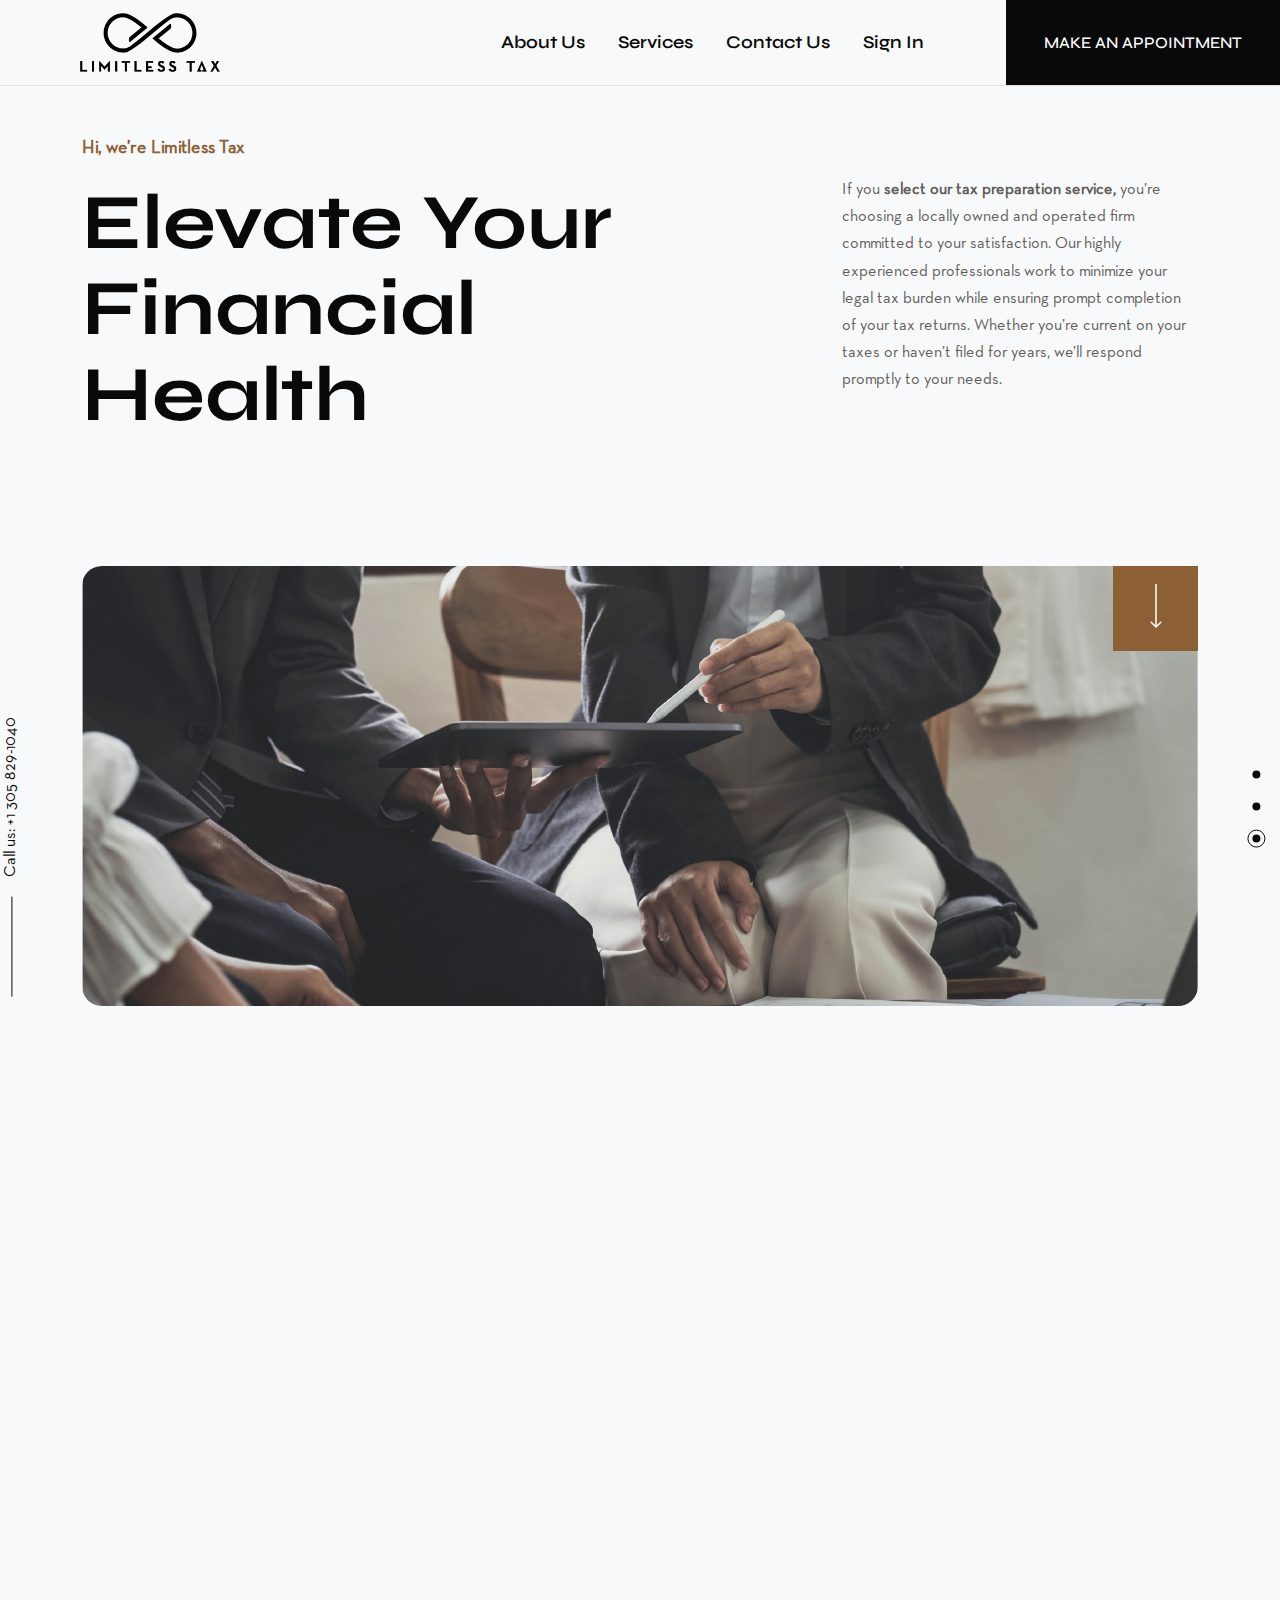
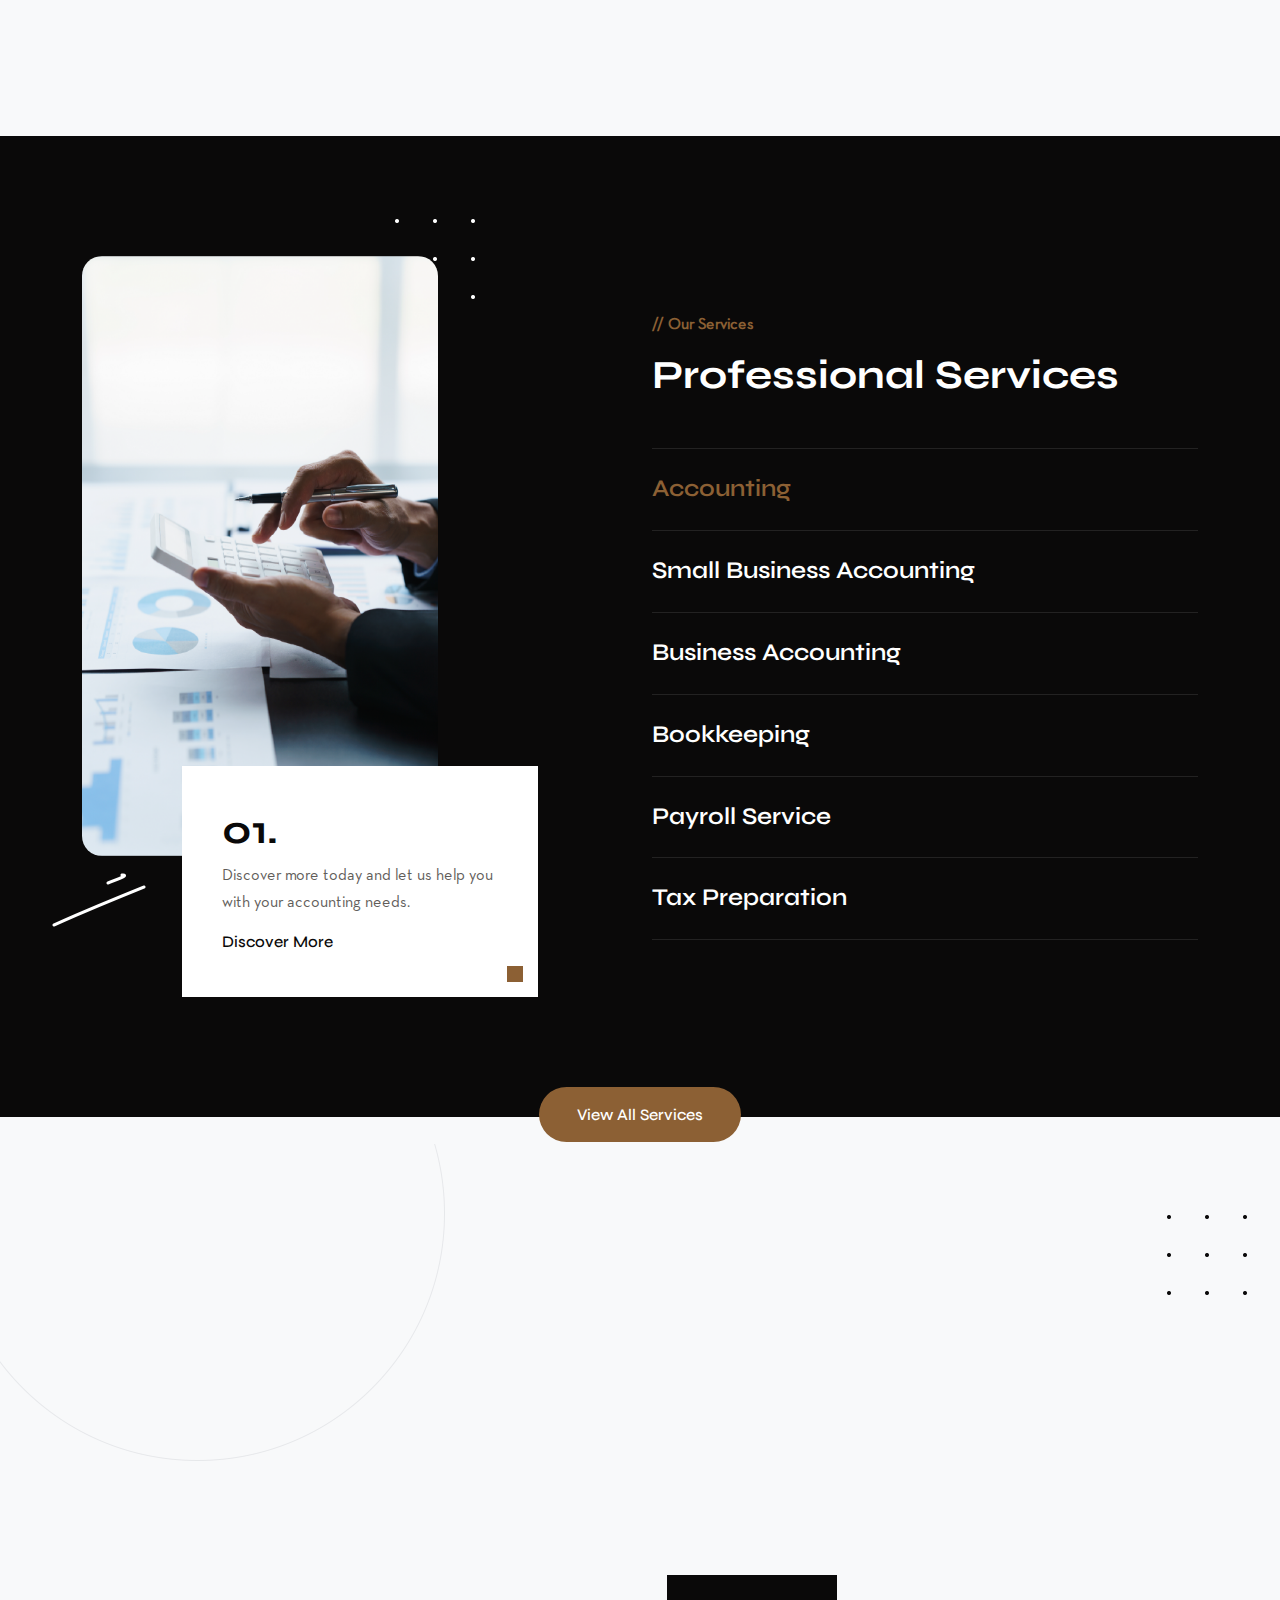
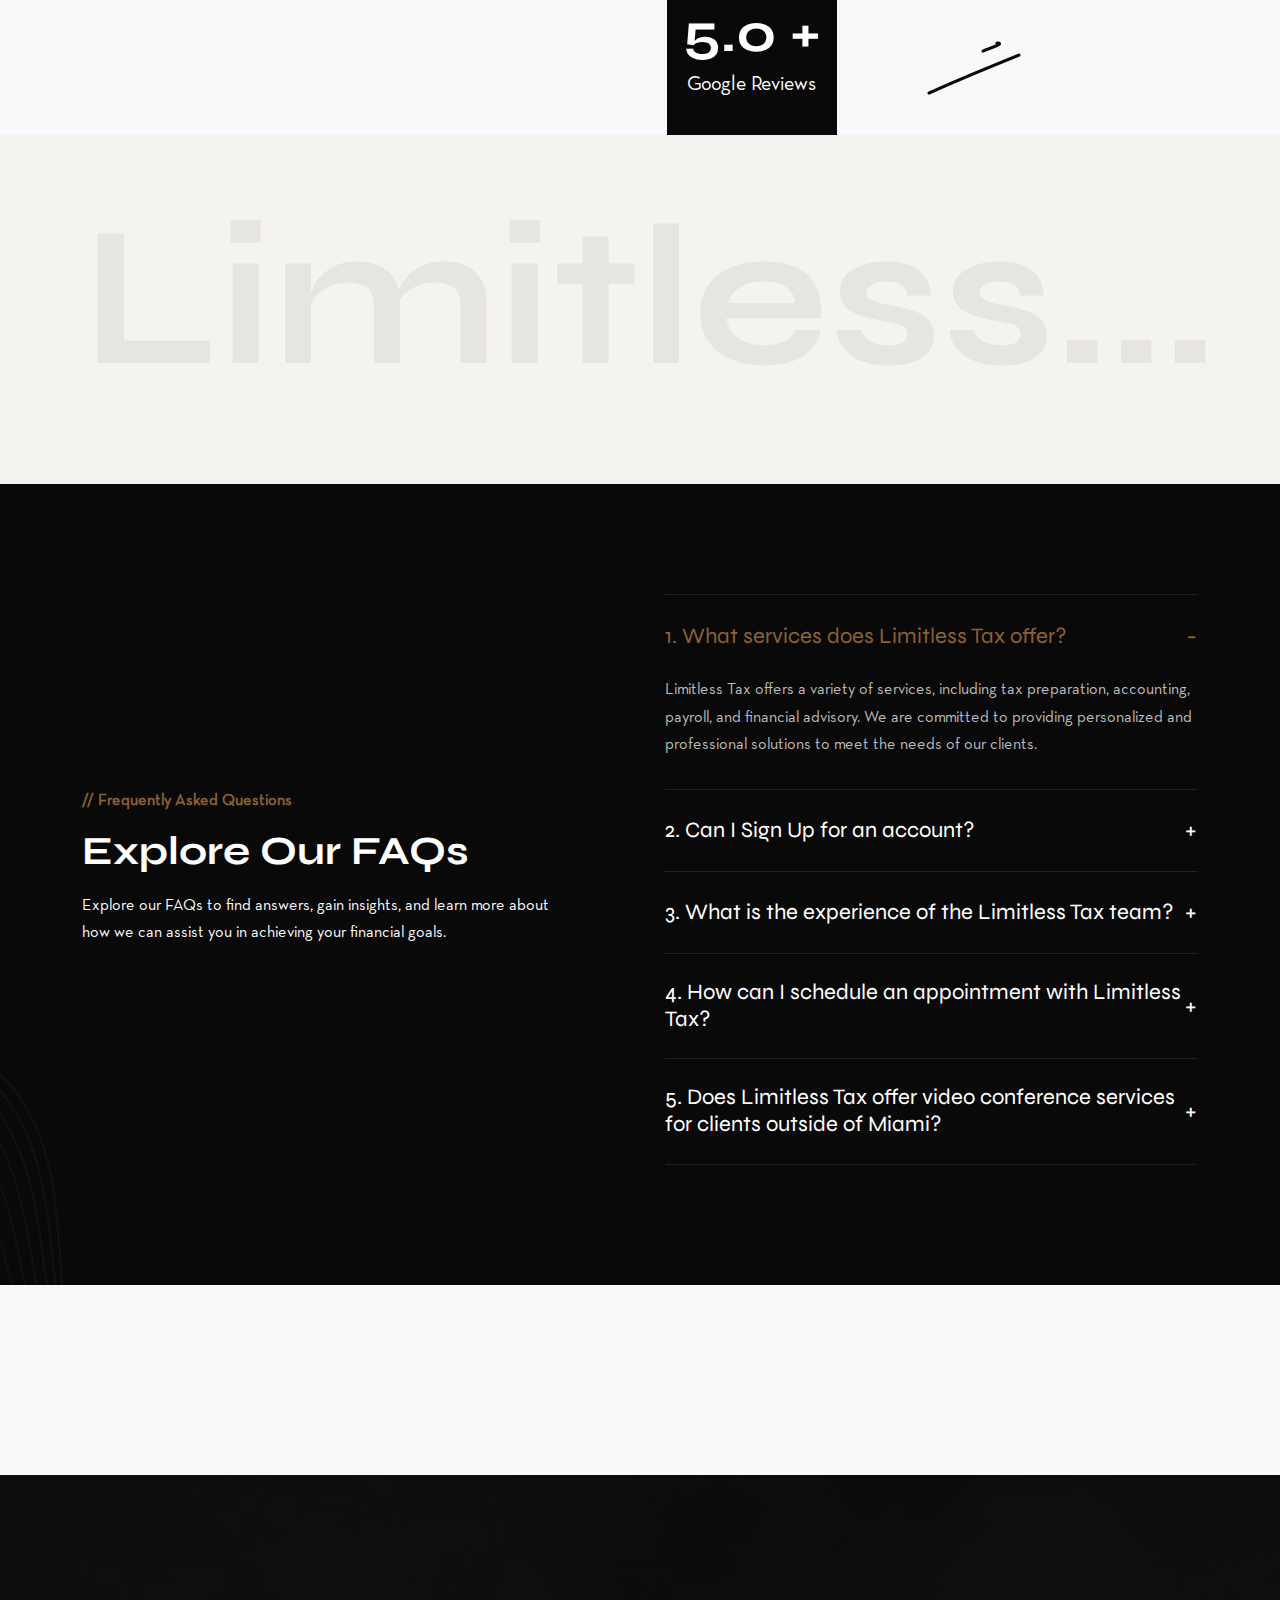
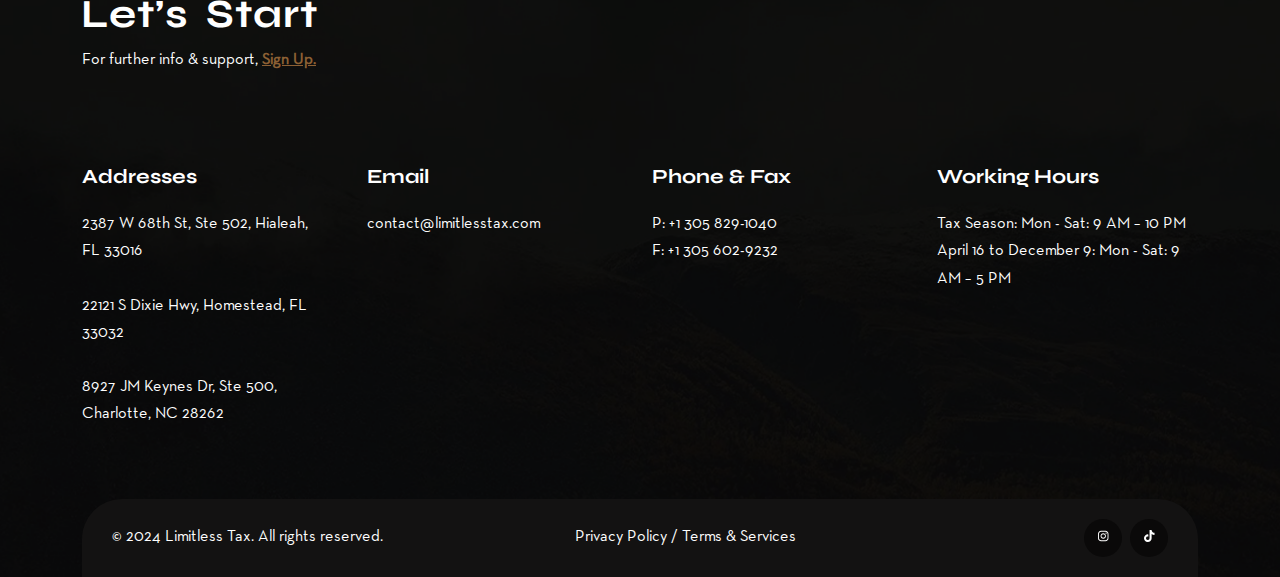
==== index.html @ f1dcc526 "Copia de archivos del repositorio original al nuevo" ====
<!DOCTYPE html>
<html lang="zxx">
<head>
    <meta charset="UTF-8">
    <meta name="viewport" content="width=device-width, initial-scale=1.0">
    <meta http-equiv="X-UA-Compatible" content="IE=edge">
    <title>Limitless Tax - Financial Services</title>
    <link rel="icon" href="assets/img/favicon.png" sizes="20x20" type="image/png">

    <!-- Stylesheets CSS -->
    <link rel="stylesheet" href="assets/css/bootstrap.min.css">
    <link rel="stylesheet" href="assets/css/animate.min.css">
    <link rel="stylesheet" href="assets/css/fontawesome.min.css">
    <link rel="stylesheet" href="assets/css/magnific.min.css">
    <link rel="stylesheet" href="assets/css/slick.min.css">
    <link rel="stylesheet" href="assets/css/style.css">
    <link rel="stylesheet" href="assets/css/responsive.css">

    <!-- Google reCAPTCHA -->
    <script src="https://www.google.com/recaptcha/api.js" async defer></script>
</head>

<body class="bg-light">

    <!-- Google Tag Manager -->
    <script async src="https://www.googletagmanager.com/gtag/js?id=G-6F8ZD1R8CJ"></script>
    <script>
        window.dataLayer = window.dataLayer || [];
        function gtag(){dataLayer.push(arguments);}
        gtag('js', new Date());
        gtag('config', 'G-6F8ZD1R8CJ');
    </script>

    <!-- Body Overlay -->
    <div class="body-overlay" id="body-overlay"></div>

    <!-- Pop-up Container -->
    <div id="popup" class="popup">
        <div class="popup-content">
          <span class="close-btn">&times;</span>
          <!-- Logo -->
          <img src="assets/img/logo-header.png" alt="Limitless Tax Logo" class="popup-logo">
          <h2>Sign-up</h2>
          <p>Sign In / Sign Up to start your taxes now.</p>
          <!-- Screenshot of Customer Area -->
          <a href="https://limitlesstax.taxdome.com" class="btn btn-base border-radius">Sign Up Now</a>
          <!-- Mobile App Section -->
          <div class="mobile-app-section">
            <p>Mobile App Available</p>
            <div class="app-store-links">
              <a href="https://play.google.com/store/apps/details?id=com.taxdome" target="_blank">
                <img src="assets/img/google-play-icon.png" alt="Google Play Store" class="play-store-logo">
              </a>
              <a href="https://apps.apple.com/us/app/taxdome-client-portal/id1472202357" target="_blank">
                <img src="assets/img/apple-store-icon.svg" alt="Apple App Store" class="app-store-logo">
              </a>
            </div>
          </div>
        </div>
    </div>

    <!-- Sidebar Menu -->
    <div class="sidebar-menu" id="sidebar-menu">
        <button class="sidebar-menu-close"><i class="fa fa-times"></i></button>
        <div class="sidebar-inner">
            <div class="thumb">
                <img src="assets/img/logo-header.png" alt="Logo Limitlesstax">
            </div>
            <div class="sidebar-address">
                <ul>
                    <li>
                        <br>
                        <i class="fa fa-map-marker-alt"></i>
                        <a href="https://maps.app.goo.gl/hh9yUtaGnehdVJBy7" title="View location on Google Maps">2387 W 68th St, Ste 502, Hialeah, FL 33016</a>
                    </li>
                    <li>
                        <i class="fa fa-map-marker-alt"></i>
                        <a href="https://maps.app.goo.gl/xFGtqBL2CZH6XKhK9" title="View location on Google Maps">22121 S Dixie Hwy, Homestead, FL 33032</a>
                    </li>
                    <li>
                        <i class="fa fa-map-marker-alt"></i>
                        <a href="https://maps.app.goo.gl/42W3H1t5gKk3HaPC8" title="View location on Google Maps">8927 JM Keynes Dr, Ste 500, Charlotte, NC 28262</a>
                    </li>
                    <li>
                        <i class="fa fa-envelope"></i>
                        <a href="mailto:contact@limitlesstax.com" title="Send an email to contact@limitlesstax.com">contact@limitlesstax.com</a>
                    </li>
                    <li>
                        <i class="fa fa-phone"></i>
                        <a href="tel:+1 305 829-1040" title="Call +1 305 829-1040">+1 305 829-1040</a>
                    </li>
                    <li>
                        <i class="fa fa-fax"></i>+1 305 602-9232</li>
                </ul>
            </div>
            <div class="sidebar-address">
                <ul>
                    <li>
                        <i class="fa fa-user"></i>
                        <a href="https://limitlesstax.taxdome.com" title="Sign In/Sign Up">Sign In / Sign Up</a>
                    </li>
                </ul>
            </div>
            <ul class="social-media">
                <li><a href="https://www.instagram.com/limitless.tax/" title="Follow us on Instagram"><i class="fab fa-instagram"></i></a></li>
                <li><a href="https://www.tiktok.com/@limitlesstax" title="Follow us on TikTok"><i class="fab fa-tiktok"></i></a></li>
            </ul>
        </div>
    </div>
    <!-- End Sidebar Menu -->

    <!-- Navbar Start -->
    <nav class="navbar navbar-area navbar-area-2 navbar-expand-lg">
        <div class="container nav-container navbar-bg">
            <div class="responsive-mobile-menu">
                <button class="menu toggle-btn d-block d-lg-none" data-target="#itech_main_menu" 
                aria-expanded="false" aria-label="Toggle navigation">
                    <span class="icon-left"></span>
                    <span class="icon-right"></span>
                </button>
            </div>
            <div class="logo">
                <a href="index.html"><img src="assets/img/logo-header.png" alt="Logo Limitlesstax"></a>
            </div>
            <div class="collapse navbar-collapse" id="itech_main_menu">
                <ul class="navbar-nav menu-open text-lg-end">
                    <li class="menu-item">
                        <a href="about.html">About Us</a>
                    </li>
                    <li class="menu-item">
                        <a href="service.html">Services</a>
                    </li>
                    <li>
                        <a class="menubar" id="navigation-button" href="#">Contact Us</a>
                    </li>
                    <li class="menu-item">
                        <a href="https://limitlesstax.taxdome.com" title="Access Client Portal">Sign In</a>
                    </li>
                </ul>
            </div>
            <div class="nav-right-part nav-right-part-desktop align-self-center">
                <a class="btn btn-black" href="https://outlook.office365.com/owa/calendar/LimitlessTax1@limitlesstax.com/bookings/" title="Make An Appointment">MAKE AN APPOINTMENT</a>
            </div>
        </div>
    </nav>
    <!-- Navbar End -->

    <!-- Announcement Appointment Mobile Only Bar Start -->
    <div class="announcement-bar">
        <div class="marquee">
            <p>
                <a href="https://outlook.office365.com/owa/calendar/LimitlessTax1@limitlesstax.com/bookings/" title="Make An Appointment">
                    CLICK HERE TO MAKE AN APPOINTMENT &nbsp;&nbsp;&nbsp;&nbsp; 
                    CLICK HERE TO MAKE AN APPOINTMENT &nbsp;&nbsp;&nbsp;&nbsp; 
                    CLICK HERE TO MAKE AN APPOINTMENT &nbsp;&nbsp;&nbsp;&nbsp; 
                    CLICK HERE TO MAKE AN APPOINTMENT &nbsp;&nbsp;&nbsp;&nbsp; 
                    CLICK HERE TO MAKE AN APPOINTMENT
                </a>
            </p>
        </div>
    </div>
    <!-- Announcement Appointment Mobile Only Bar End -->

    <!-- Headline Start -->
    <div class="banner-area pd-bottom-120 banner-small-inner banner-small-inner-2">
        <div class="container">
            <div class="row">
                <div class="col-xl-7 col-lg-9">
                    <h6>Hi, we’re Limitless Tax</h6>
                    <h2>Elevate Your Financial Health</h2>
                </div>
                <div class="col-xl-4 offset-xl-1 col-lg-9 mt-3 mt-xl-0 align-self-center">
                    <p>If you <strong>select our tax preparation service,</strong> you’re choosing a locally owned and operated firm committed to your satisfaction. Our highly experienced professionals work to minimize your legal tax burden while ensuring prompt completion of your tax returns. Whether you’re current on your taxes or haven’t filed for years, we’ll respond promptly to your needs.</p>
                </div>
            </div>
        </div>
    </div>
    <!-- Headline End -->
    
    <!-- Main Photos Start -->
    <div class="container">
        <div class="banner-video-area banner-video-area-4 bg-relative">
            <div class="scroll-down">
                <a href="#about-area">
                    <img src="assets/img/icon/12.svg" alt="Scroll Down Button">
                </a>
            </div> 
            <div class="slider banner-slider">       
                <div class="slide-item text-center" style="background-image: url('./assets/img/bg/HOME1-LIMITLESS.webp');" aria-label="Limitless Service Background Image"></div>
                <div class="slide-item text-center" style="background-image: url('./assets/img/bg/MIAMI-AEREAL.webp');" aria-label="Miami Aerial Background Image"></div>
                <div class="slide-item text-center" style="background-image: url('./assets/img/bg/HOME-2-LIMITLESS.webp');" aria-label="Limitless Service Background Image 2"></div>
            </div>
            <div class="banner-call">
                <a href="tel:+1 305 829-1040" title="Call +1 305 829-1040">Call us: +1 305 829-1040</a>
            </div>
            <div class="banner-slider-control">
                <div class="slider-dots"></div>
            </div>
        </div>
    </div>
    <!-- Main Photos Area End -->


    <!-- About Area Start -->
    <div id="about-area" class="about-area pd-top-120 pd-bottom-120">
        <div class="container">
            <div class="row">
                <div class="col-lg-6 col-md-9 wow animated fadeInLeft" data-wow-duration="1.5s" data-wow-delay="0.3s">
                    <div class="about-thumb-area">
                        <img class="about-img-1" src="assets/img/about/ABOUT4.png" width="300" height="auto" alt="About Image 1 Golden Tax Object">
                        <img class="about-img-2" src="assets/img/about/ABOUT-US-HOME-COLOR.webp" width="auto" height="330" alt="About Image 2 Miami Aereal">
                        <img class="about-img-3 top_image_bounce" src="assets/img/about/3.png" alt="Bounce Object Image">
                        <img class="about-img-4 top_image_bounce" src="assets/img/about/4.png" alt="Bounce Object Image 2">
                        <div class="exp-wrap">
                            <div class="exp-inner">
                                <h2>10 +</h2>
                                <p>Years Experienced</p>
                            </div>
                        </div>
                    </div>
                </div>
                <div class="col-lg-6 align-self-center wow animated fadeInRight" data-wow-duration="1.5s" data-wow-delay="0.3s">
                    <div class="section-title mb-0 mt-5 mt-lg-0">
                        <h6 class="sub-title">//  Tax Specialists You Can Trust</h6>
                        <h2 class="title">At Limitless Tax, We Do More Than Just Taxes</h2>
                        <p class="content">We’ve designed our practice to be client-centric. You’re our first priority, and we’re proud of the many clients who entrust all their accounting and tax needs to our firm.</p>
                        <p class="quote mt-4 pb-2">When you consider our capabilities, also note our:</p>
                        <div class="row">
                            <div class="col-md-6 mt-3">
                                <h5>Year Round Services</h5>
                            </div>
                            <div class="col-md-6 mt-3">
                                <h5>24/7 Availability</h5>
                            </div>
                            <div class="col-md-6 mt-3">
                                <h5>E-filling Center Approval</h5>
                            </div>
                            <div class="col-md-6 mt-3">
                                <h5>RTRP Certification</h5>
                            </div>
                        </div>
                        <div class="btn-wrap">
                            <a class="btn btn-base border-radius" href="about.html">Discover More</a>
                        </div>
                    </div>
                </div>
            </div>
        </div>
    </div>
    <!-- About Area End -->

    <!-- Service Area Start -->
    <div class="service-area bg-black pd-top-120 pd-bottom-120">  
        <div class="container"> 
            <div class="row">
                <div class="col-lg-4 col-md-8">
                    <div class="tab-content" id="myTabContent">
                        <!-- Service Tab 1 -->
                        <div class="tab-pane fade show active" id="sertab1" role="tabpanel" aria-labelledby="sertab1-tab">
                            <div class="single-service-inner-2">
                                <img class="top_image_bounce animate-img-1" src="assets/img/service/3.png" alt="Bounce Object Image">
                                <img class="top_image_bounce animate-img-2" src="assets/img/service/2.png" alt="Bounce Object Image 2">
                                <div class="thumb">
                                    <img class="service1" src="assets/img/service/ACCOUNTING-SERVICE-LIMITLESS-TAX.webp" width="auto" height="600" alt="Accounting Service Image">
                                </div>
                                <div class="details">
                                    <div class="details-inner">
                                        <h2>01.</h2>
                                        <p>Discover more today and let us help you with your accounting needs.</p>
                                        <a href="accounting-service.html">Discover More</a>
                                    </div>
                                </div>
                            </div>
                        </div>
                        <!-- Service Tab 2 -->
                        <div class="tab-pane fade" id="sertab2" role="tabpanel" aria-labelledby="sertab2-tab">
                            <div class="single-service-inner-2">
                                <img class="top_image_bounce animate-img-1" src="assets/img/service/2.png" alt="Bounce Object Image">
                                <img class="top_image_bounce animate-img-2" src="assets/img/service/3.png" alt="Bounce Object Image 2">
                                <div class="thumb">
                                    <img class="service2" src="assets/img/service/SMALL-SERVICE-ACCOUNTING.webp" width="auto" height="600" alt="Small Business Accounting Service Image">
                                </div>
                                <div class="details">
                                    <div class="details-inner">
                                        <h2>02.</h2>
                                        <p>Running a small business takes time and dedication. Let us do your number-crunching and help you maintain your bottom line.</p>
                                        <a href="smallbusiness-service.html">Discover More</a>
                                    </div>
                                </div>
                            </div>
                        </div>
                        <!-- Service Tab 3 -->
                        <div class="tab-pane fade" id="sertab3" role="tabpanel" aria-labelledby="sertab3-tab">
                            <div class="single-service-inner-2">
                                <img class="top_image_bounce animate-img-1" src="assets/img/service/2.png" alt="Bounce Object Image">
                                <img class="top_image_bounce animate-img-2" src="assets/img/service/3.png" alt="Bounce Object Image 2">
                                <div class="thumb">
                                    <img class="service3" src="assets/img/service/BUSINESS-SERVICE.webp" width="auto" height="600" alt="Business Services Image">
                                </div>
                                <div class="details">
                                    <div class="details-inner">
                                        <h2>03.</h2>
                                        <p>From accounts payable to purchasing to accounts receivable, we provide customized solutions to suit your specific needs.</p>
                                        <a href="business-service.html">Discover More</a>
                                    </div>
                                </div>
                            </div>
                        </div>
                        <!-- Service Tab 4 -->
                        <div class="tab-pane fade" id="sertab4" role="tabpanel" aria-labelledby="sertab4-tab">
                            <div class="single-service-inner-2">
                                <img class="top_image_bounce animate-img-1" src="assets/img/service/2.png" alt="Bounce Object Image">
                                <img class="top_image_bounce animate-img-2" src="assets/img/service/3.png" alt="Bounce Object Image 2">
                                <div class="thumb">
                                    <img class="service4" src="assets/img/service/BOOKEEPING-SERVICE.webp" width="auto" height="600" alt="Bookkeeping Service Image">
                                </div>
                                <div class="details">
                                    <div class="details-inner">
                                        <h2>04.</h2>
                                        <p>Let us handle the number-crunching and paperwork while you focus on what you do best.</p>
                                        <a href="bookeeping-service.html">Discover More</a>
                                    </div>
                                </div>
                            </div>
                        </div>
                        <!-- Service Tab 5 -->
                        <div class="tab-pane fade" id="sertab5" role="tabpanel" aria-labelledby="sertab5-tab">
                            <div class="single-service-inner-2">
                                <img class="top_image_bounce animate-img-1" src="assets/img/service/2.png" alt="Bounce Object Image">
                                <img class="top_image_bounce animate-img-2" src="assets/img/service/3.png" alt="Bounce Object Image 2">
                                <div class="thumb">
                                    <img class="service5" src="assets/img/service/PAYROLL-SERVICE.webp" width="auto" height="600" alt="Payroll Service Image">
                                </div>
                                <div class="details">
                                    <div class="details-inner">
                                        <h2>05.</h2>
                                        <p>Looking for a way to streamline your payroll and reporting processes? Let us help.</p>
                                        <a href="payroll-service.html">Discover More</a>
                                    </div>
                                </div>
                            </div>
                        </div>
                        <!-- Service Tab 6 -->
                        <div class="tab-pane fade" id="sertab6" role="tabpanel" aria-labelledby="sertab6-tab">
                            <div class="single-service-inner-2">
                                <img class="top_image_bounce animate-img-1" src="assets/img/service/2.png" alt="Bounce Object Image">
                                <img class="top_image_bounce animate-img-2" src="assets/img/service/3.png" alt="Bounce Object Image 2">
                                <div class="thumb">
                                    <img class="service6" src="assets/img/service/TAX-PREPARATION.webp" width="auto" height="600" alt="Tax Preparation Service Image">
                                </div>
                                <div class="details">
                                    <div class="details-inner">
                                        <h2>06.</h2>
                                        <p>Our goal is to help you plan and manage your overall tax situation, not just fill in forms.</p>
                                        <a href="tax-service.html">Discover More</a>
                                    </div>
                                </div>
                            </div>
                        </div>
                    </div>
                </div>
                <div class="col-lg-6 offset-lg-2 align-self-center">
                    <div class="section-title style-white mb-0 mt-4 mt-lg-0">
                        <h6 class="sub-title">//  Our Services</h6>
                        <h2 class="title">Professional Services</h2>
                    </div>
                    <ul class="service-tab-inner nav nav-tabs mt-lg-5 mt-4" id="myTab" role="tablist">
                        <li class="nav-item" role="presentation">
                            <button class="nav-link active" id="sertab1-tab" data-bs-toggle="tab" data-bs-target="#sertab1" type="button" role="tab" aria-controls="sertab1" aria-selected="true">Accounting</button>
                        </li>
                        <li class="nav-item" role="presentation">
                            <button class="nav-link" id="sertab2-tab" data-bs-toggle="tab" data-bs-target="#sertab2" type="button" role="tab" aria-controls="sertab2" aria-selected="false">Small Business Accounting</button>
                        </li>
                        <li class="nav-item" role="presentation">
                            <button class="nav-link" id="sertab3-tab" data-bs-toggle="tab" data-bs-target="#sertab3" type="button" role="tab" aria-controls="sertab3" aria-selected="false">Business Accounting</button>
                        </li>
                        <li class="nav-item" role="presentation">
                            <button class="nav-link" id="sertab4-tab" data-bs-toggle="tab" data-bs-target="#sertab4" type="button" role="tab" aria-controls="sertab4" aria-selected="false">Bookkeeping</button>
                        </li>
                        <li class="nav-item" role="presentation">
                            <button class="nav-link" id="sertab5-tab" data-bs-toggle="tab" data-bs-target="#sertab5" type="button" role="tab" aria-controls="sertab5" aria-selected="false">Payroll Service</button>
                        </li>
                        <li class="nav-item" role="presentation">
                            <button class="nav-link" id="sertab6-tab" data-bs-toggle="tab" data-bs-target="#sertab6" type="button" role="tab" aria-controls="sertab6" aria-selected="false">Tax Preparation</button>
                        </li>
                    </ul>
                </div>
            </div>
        </div>  
    </div>
    <div class="btn-wrap text-center">
        <a class="btn btn-base border-radius mt--30 left_image_bounce" href="service.html">View All Services</a> 
    </div>        
    <!-- Service Area End -->


    <!-- Testimonials Area Start -->
    <div class="testimonial-area pd-top-120">
        <img class="tm-img-animation-1" src="assets/img/about/10.png" alt="Bounce Object Image 3">
        <img class="tm-img-animation-2 top_image_bounce" src="assets/img/about/9.png" alt="Bounce Object Image 4">
        <div class="container">
            <div class="row">
                <div class="col-lg-6 wow animated fadeInLeft" data-wow-duration="1.5s" data-wow-delay="0.3s">
                    <div class="section-title mb-0">
                        <h6 class="sub-title">// Customers Feedback</h6>
                        <h2 class="title">What they’re talking</h2>
                        <div class="testimonial-slider mt-4">
                            <div class="single-testimonial-inner">
                                <div class="thumb">
                                    <img src="assets/img/about/8.png" alt="Quotes Image">
                                </div>
                                <p class="content">Quality and speed of service! The professionalism with which they attend to you is incredible! Demonstrating high knowledge on the subject. The team is very instructive, always willing to answer all your questions!!!!</p>
                                <h4>Yoliset Lopez</h4>
                                <p class="designation">Google Review</p>
                            </div>
                            <div class="single-testimonial-inner">
                                <div class="thumb">
                                    <img src="assets/img/about/8.png" alt="Quotes Image">
                                </div>
                                <p>Les recomiendo este lugar para hacer sus tax ,un personal bien capacitado y muy amables además del lugar estar bien decorado y acogedor</p>
                                <h4>Adolfo Suarez</h4>
                                <p class="designation">Google Review</p>
                            </div>
                            <div class="single-testimonial-inner">
                                <div class="thumb">
                                    <img src="assets/img/about/8.png" alt="Quotes Image">
                                </div>
                                <p>The best service, you feel like family. The Riveros are the best, I highly recommend them in every way.</p>
                                <h4>Dayira Hernandez</h4>
                                <p class="designation">Google Review</p>
                            </div>
                        </div>
                        <div class="testimonial-slider-control">
                            <div class="pagination"></div>
                            <div class="slider-controlprogress">
                                <span class="slider__label sr-only"></span>
                            </div>
                        </div>
                    </div>
                </div>
                <div class="col-lg-5 offset-lg-1 col-md-8">
                    <div class="about-thumb-area pb-0 pe-0 mt-4 mt-lg-0">
                        <img class="about-img-1 wow animated zoomIn" data-wow-duration="1.5s" data-wow-delay="0.3s" src="assets/img/about/REVIEWS-HANDS.webp" width="auto" alt="Hands Stretching Image">
                        <img class="about-img-5 top_image_bounce" src="assets/img/about/5.png" alt="Bounce Object Image 5">
                        <img class="about-img-6 top_image_bounce" src="assets/img/about/7.png" alt="Bounce Object Image 6">
                        <div class="avg-ratting-wrap">
                            <div class="avg-ratting-inner">
                                <h2>5.0 +</h2>
                                <p>Google Reviews</p>
                            </div>
                        </div>
                    </div>
                </div>
            </div>
        </div>
    </div>
    <!-- Testimonials Area End -->

    <!-- Banner Area Start -->
    <div class="counter-area bg-sky pd-top-110 pd-bottom-60">
        <div class="container">
            <div class="counter-area-inner">
                <h2 class="overlay-title">Limitless...</h2>
                <div class="row">
                    <div class="col-lg-3 col-md-6 wow animated fadeInUp" data-wow-duration="1.5s" data-wow-delay="0.01s">
                        <div class="single-counter-inner text-center">
                            <h2><span class="counter">15</span></h2>
                            <h6>Successful Tax Seasons</h6>
                        </div>
                    </div>
                    <div class="col-lg-3 col-md-6 wow animated fadeInUp" data-wow-duration="1.5s" data-wow-delay="0.1s">
                        <div class="single-counter-inner text-center">
                            <h2><span class="counter">3150</span></h2>
                            <h6>Satisfied Global Clients</h6>
                        </div>
                    </div>
                    <div class="col-lg-3 col-md-6 wow animated fadeInUp" data-wow-duration="1.5s" data-wow-delay="0.2s">
                        <div class="single-counter-inner text-center">
                            <h2><span class="counter">35</span> +</h2>
                            <h6>Certifications</h6>
                        </div>
                    </div>
                    <div class="col-lg-3 col-md-6 wow animated fadeInUp" data-wow-duration="1.5s" data-wow-delay="0.3s">
                        <div class="single-counter-inner text-center">
                            <h2><span class="counter">3428</span> +</h2>
                            <h6>Successfully Project Done</h6>
                        </div>
                    </div>
                </div>
            </div>
        </div>
    </div>
    <!-- Banner Area End -->


    <!-- FAQ Area Start -->
    <div class="faq-area pd-top-110 bg-cover pd-bottom-120" style="background-image: url('./assets/img/bg/5.png');" aria-label="FAQ background image">
        <div class="container">
            <div class="row">
                <div class="col-lg-6 align-self-center">
                    <div class="section-title style-white mb-0 pe-xl-5">
                        <h6 class="sub-title">// Frequently Asked Questions</h6>
                        <h2 class="title">Explore our FAQs</h2>
                        <p class="content mb-4">Explore our FAQs to find answers, gain insights, and learn more about how we can assist you in achieving your financial goals.</p>
                    </div>
                </div>
                <div class="col-lg-6 ps-xl-4">
                    <div class="accordion attax-accordion mt-5 mt-lg-0 style-white" id="accordionExample">
                        <!-- FAQ Item 1 -->
                        <div class="accordion-item">
                            <h2 class="accordion-header" id="headingOne">
                                <button class="accordion-button" type="button" data-bs-toggle="collapse" data-bs-target="#collapseOne" aria-expanded="true" aria-controls="collapseOne">
                                    1. What services does Limitless Tax offer?
                                </button>
                            </h2>
                            <div id="collapseOne" class="accordion-collapse collapse show" aria-labelledby="headingOne" data-bs-parent="#accordionExample">
                                <div class="accordion-body">
                                    Limitless Tax offers a variety of services, including tax preparation, accounting, payroll, and financial advisory. We are committed to providing personalized and professional solutions to meet the needs of our clients.
                                </div>
                            </div>
                        </div>
                        <!-- FAQ Item 2 -->
                        <div class="accordion-item">
                            <h2 class="accordion-header" id="headingTwo">
                                <button class="accordion-button collapsed" type="button" data-bs-toggle="collapse" data-bs-target="#collapseTwo" aria-expanded="false" aria-controls="collapseTwo">
                                    2. Can I Sign Up for an account?
                                </button>
                            </h2>
                            <div id="collapseTwo" class="accordion-collapse collapse" aria-labelledby="headingTwo" data-bs-parent="#accordionExample">
                                <div class="accordion-body">
                                    Yes, sign up now free to create an account with access to features like, instant chat, service request, document uploading, payment and much more. Get full remote services online.
                                </div>
                            </div>
                        </div>
                        <!-- FAQ Item 3 -->
                        <div class="accordion-item">
                            <h2 class="accordion-header" id="headingThree">
                                <button class="accordion-button collapsed" type="button" data-bs-toggle="collapse" data-bs-target="#collapseThree" aria-expanded="false" aria-controls="collapseThree">
                                    3. What is the experience of the Limitless Tax team?
                                </button>
                            </h2>
                            <div id="collapseThree" class="accordion-collapse collapse" aria-labelledby="headingThree" data-bs-parent="#accordionExample">
                                <div class="accordion-body">
                                    Our team has over a decade of experience in accounting and tax services. We stay up-to-date with the latest tax laws and regulations to provide the best possible service to our clients.
                                </div>
                            </div>
                        </div>
                        <!-- FAQ Item 4 -->
                        <div class="accordion-item">
                            <h2 class="accordion-header" id="headingFour">
                                <button class="accordion-button collapsed" type="button" data-bs-toggle="collapse" data-bs-target="#collapseFour" aria-expanded="false" aria-controls="collapseFour">
                                    4. How can I schedule an appointment with Limitless Tax?
                                </button>
                            </h2>
                            <div id="collapseFour" class="accordion-collapse collapse" aria-labelledby="headingFour" data-bs-parent="#accordionExample">
                                <div class="accordion-body">
                                    You can schedule an appointment with us using our online booking platform. Simply <a href="https://outlook.office365.com/owa/calendar/LimitlessTax1@limitlesstax.com/bookings/">CLICK HERE</a>.
                                </div>
                            </div>
                        </div>
                        <!-- FAQ Item 5 -->
                        <div class="accordion-item">
                            <h2 class="accordion-header" id="headingFive">
                                <button class="accordion-button collapsed" type="button" data-bs-toggle="collapse" data-bs-target="#collapseFive" aria-expanded="false" aria-controls="collapseFive">
                                    5. Does Limitless Tax offer video conference services for clients outside of Miami?
                                </button>
                            </h2>
                            <div id="collapseFive" class="accordion-collapse collapse" aria-labelledby="headingFive" data-bs-parent="#accordionExample">
                                <div class="accordion-body">
                                    Yes, we understand the importance of accessibility and offer video conference services for clients who are not located in Miami. Sign Up now and we can provide assistance regardless of your geographical location.
                                </div>
                            </div>
                        </div>
                    </div>
                </div>
            </div>
        </div>
    </div>
    <!-- FAQ Area End -->


    <!-- Maps Area Start -->
    <div class="contact-g-map">
        <iframe src="https://www.google.com/maps/embed?pb=!1m18!1m12!1m3!1d3589.5331991618514!2d-80.33328802386373!3d25.884836777274707!2m3!1f0!2f0!3f0!3m2!1i1024!2i768!4f13.1!3m3!1m2!1s0x88d9bba36be17ddb%3A0x25d108d336f7752e!2sLimitless%20Tax!5e0!3m2!1sen!2ses!4v1707173659072!5m2!1sen!2ses" width="200" height="200" style="border:0;" allowfullscreen="" loading="lazy" referrerpolicy="no-referrer-when-downgrade"></iframe>
        <iframe src="https://www.google.com/maps/embed?pb=!1m18!1m12!1m3!1d3599.302029310069!2d-80.38983881335558!3d25.561616519407284!2m3!1f0!2f0!3f0!3m2!1i1024!2i768!4f13.1!3m3!1m2!1s0x88d9c336cda17879%3A0x5b99a1866d153bdd!2sLimitless%20Tax!5e0!3m2!1sen!2ses!4v1707173757892!5m2!1sen!2ses" width="200" height="200" style="border:0;" allowfullscreen="" loading="lazy" referrerpolicy="no-referrer-when-downgrade"></iframe>
        <iframe src="https://www.google.com/maps/embed?pb=!1m18!1m12!1m3!1d1095.1825343943037!2d-80.75000870918709!3d35.309540469826864!2m3!1f0!2f0!3f0!3m2!1i1024!2i768!4f13.1!3m3!1m2!1s0x88541c3b54ca3e75%3A0xaac27070d49e3b90!2s8927%20J%20M%20Keynes%20Dr%20%23500%2C%20Charlotte%2C%20NC%2028262%2C%20USA!5e0!3m2!1sen!2ses!4v1734542480353!5m2!1sen!2ses" width="200" height="200" style="border:0;" allowfullscreen="" loading="lazy" referrerpolicy="no-referrer-when-downgrade"></iframe>
    </div>
    <!-- Maps Area End -->


    <!-- Footer Area Start -->
    <footer class="footer-area bg-cover" style="background-image: url('./assets/img/bg/12.png');">
        <div class="container">
            <div class="footer-top">
                <div class="row">
                    <div class="col-lg-6 align-self-center mb-4 mb-lg-0">
                        <h2 class="animate-text-footer">
                            <span class="waviy ms-2">
                                <span style="--i:1">L</span>
                                <span style="--i:2">e</span>
                                <span style="--i:3">t </span> 
                                <span style="--i:4">’</span>
                                <span style="--i:5">s</span>
                                <span class="ms-2" style="--i:5">S</span>
                                <span style="--i:6">t</span>
                                <span style="--i:7">a</span>
                                <span style="--i:8">r</span>
                                <span style="--i:9">t</span>
                            </span>
                        </h2>
                        <p>For further info & support, <a href="https://limitlesstax.taxdome.com">Sign Up.</a></p>
                    </div>
                </div>
            </div>
        </div>
        <div class="container">
            <div class="row">
                <div class="col-lg-3 col-md-6">
                    <div class="widget widget_about pe-xl-4">
                        <h4 class="widget-title">Addresses</h4>
                        <div class="details">
                            <a href="https://maps.app.goo.gl/hh9yUtaGnehdVJBy7"><p>2387 W 68th St, Ste 502, Hialeah, FL 33016</p></a><br>
                            <a href="https://maps.app.goo.gl/xFGtqBL2CZH6XKhK9"><p>22121 S Dixie Hwy, Homestead, FL 33032</p></a><br>
                            <a href="https://maps.app.goo.gl/42W3H1t5gKk3HaPC8"><p>8927 JM Keynes Dr, Ste 500, Charlotte, NC 28262</p></a>
                        </div>
                    </div>
                </div>
                <div class="col-lg-3 col-md-6">
                    <div class="widget widget_about">
                        <h4 class="widget-title">Email</h4>
                        <div class="details">
                            <a href="mailto:contact@limitlesstax.com"><p>contact@limitlesstax.com</p></a>
                        </div>
                    </div>
                </div>
                <div class="col-lg-3 col-md-6">
                    <div class="widget widget_about">
                        <h4 class="widget-title">Phone & Fax</h4>
                        <div class="details">
                            <a href="tel:+1 305 829-1040"><p>P: +1 305 829-1040</p></a>
                            <p>F: +1 305 602-9232</p>
                        </div>
                    </div>
                </div>
                <div class="col-lg-3 col-md-6">
                    <div class="widget widget_about">
                        <h4 class="widget-title">Working Hours</h4>
                        <div class="details">
                            <p>Tax Season: Mon - Sat: 9 AM – 10 PM</p>
                            <p>April 16 to December 9: Mon - Sat: 9 AM – 5 PM</p>
                        </div>
                    </div>
                </div>
            </div>
        </div>
        <div class="container">
            <div class="footer-bottom">
                <div class="row">
                    <div class="col-lg-4 align-self-center mb-1 mb-lg-0">
                        <p>&copy; 2024 Limitless Tax. All rights reserved.</p>
                    </div>
                    <div class="col-lg-5 align-self-center text-lg-center mb-3 mb-lg-0">
                        <p><a href="privacy-policy.html">Privacy Policy</a> / <a href="terms-services.html">Terms & Services</a></p>
                    </div>
                    <div class="col-lg-3 text-lg-end">
                        <ul class="social-media">
                            <li>
                                <a class="instagram" href="https://www.instagram.com/limitless.tax/">
                                    <i class="fab fa-instagram"></i>
                                </a>
                            </li>
                            <li>
                                <a class="tiktok" href="https://www.tiktok.com/@limitlesstax">
                                    <i class="fab fa-tiktok"></i>
                                </a>
                            </li>
                        </ul>
                    </div>
                </div>
            </div>
        </div>
        <!-- Back to Top Area Start -->
        <div class="back-to-top">
            <span class="back-top">Back to top</span>
        </div>
        <!-- Back to Top Area End -->
    </footer>
    <!-- Footer Area End -->

    <!-- All JS Here -->
    <script src="assets/js/jquery.min.js"></script>
    <script src="assets/js/bootstrap.min.js"></script>
    <script src="assets/js/fontawesome.min.js"></script>
    <script src="assets/js/magnific.min.js"></script>
    <script src="assets/js/wow.min.js"></script>
    <script src="assets/js/slick.min.js"></script>
    <script src="assets/js/jQuery.rProgressbar.min.js"></script>
    <script src="assets/js/counter-up.min.js"></script>
    <script src="assets/js/waypoint.min.js"></script>
    <script src="assets/js/contact.js"></script>
    <!-- Main JS  -->
    <script src="assets/js/main.js"></script>
</body>
</html>
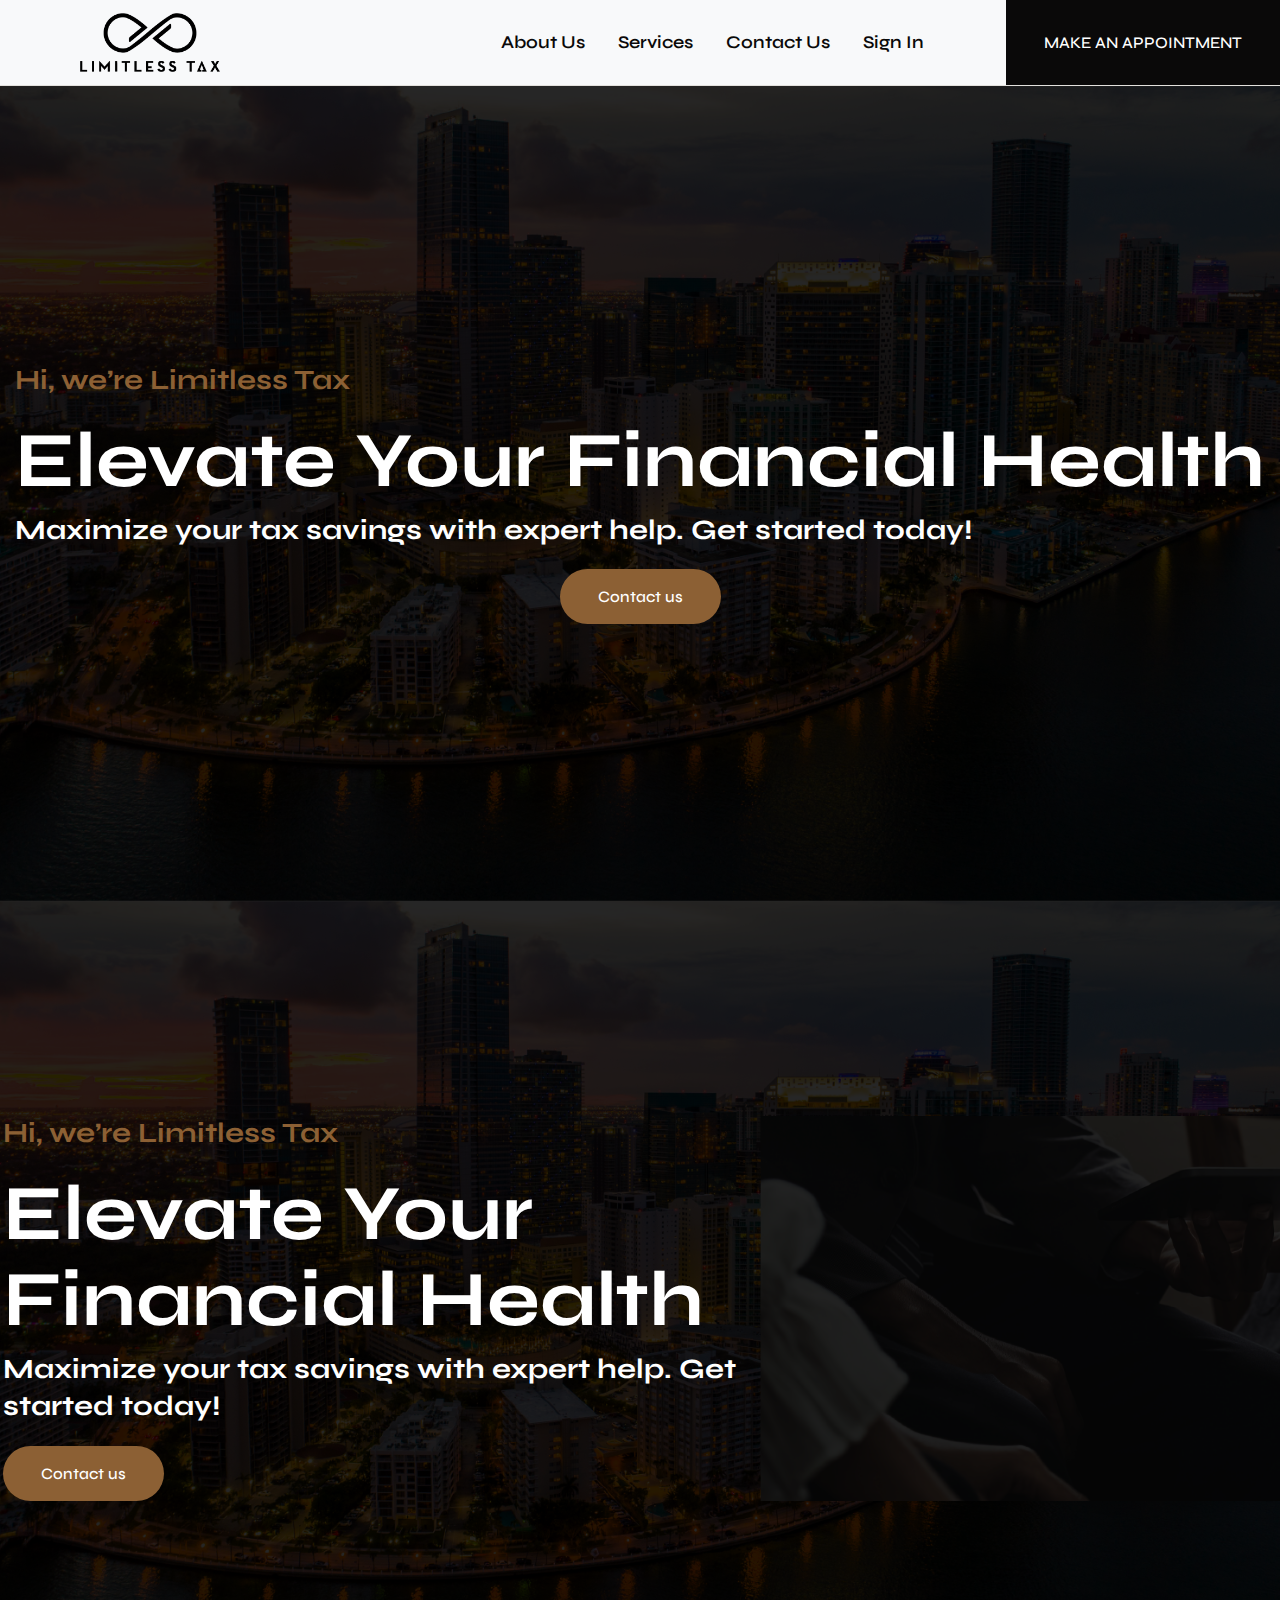
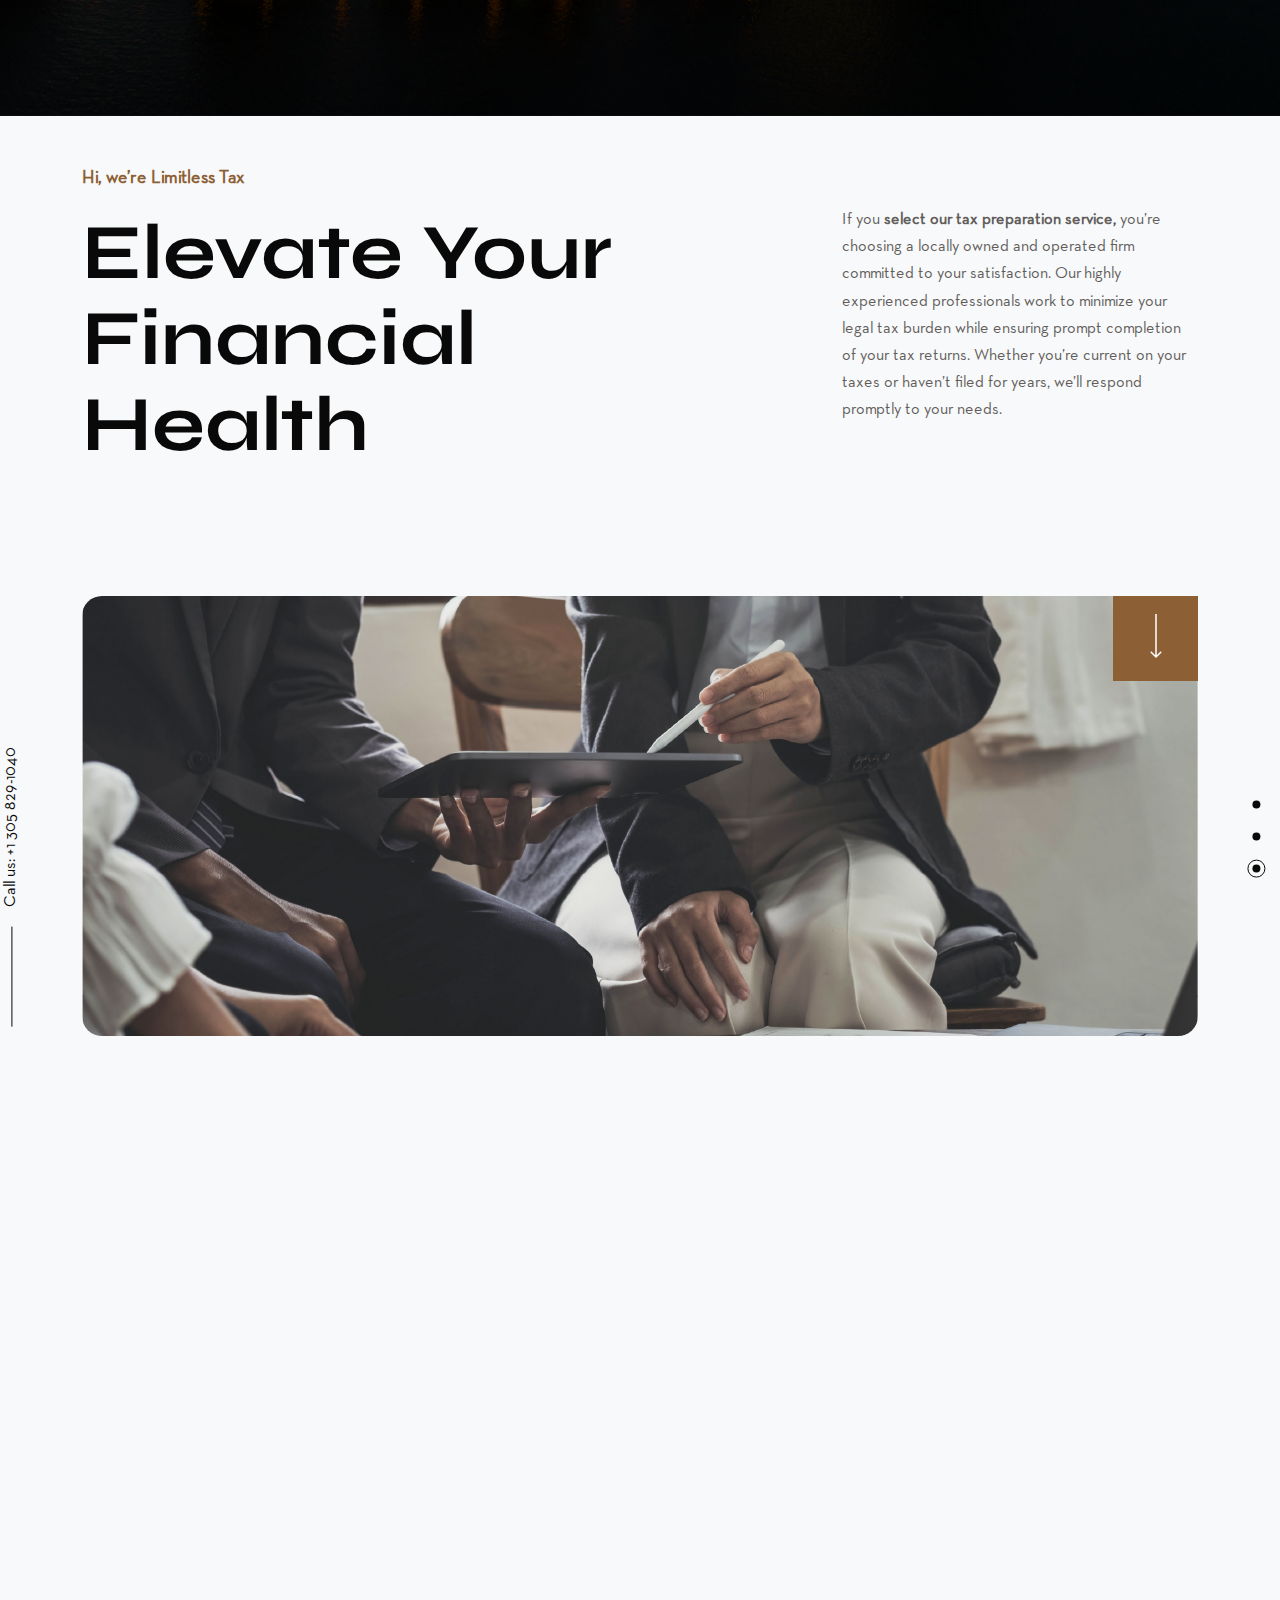
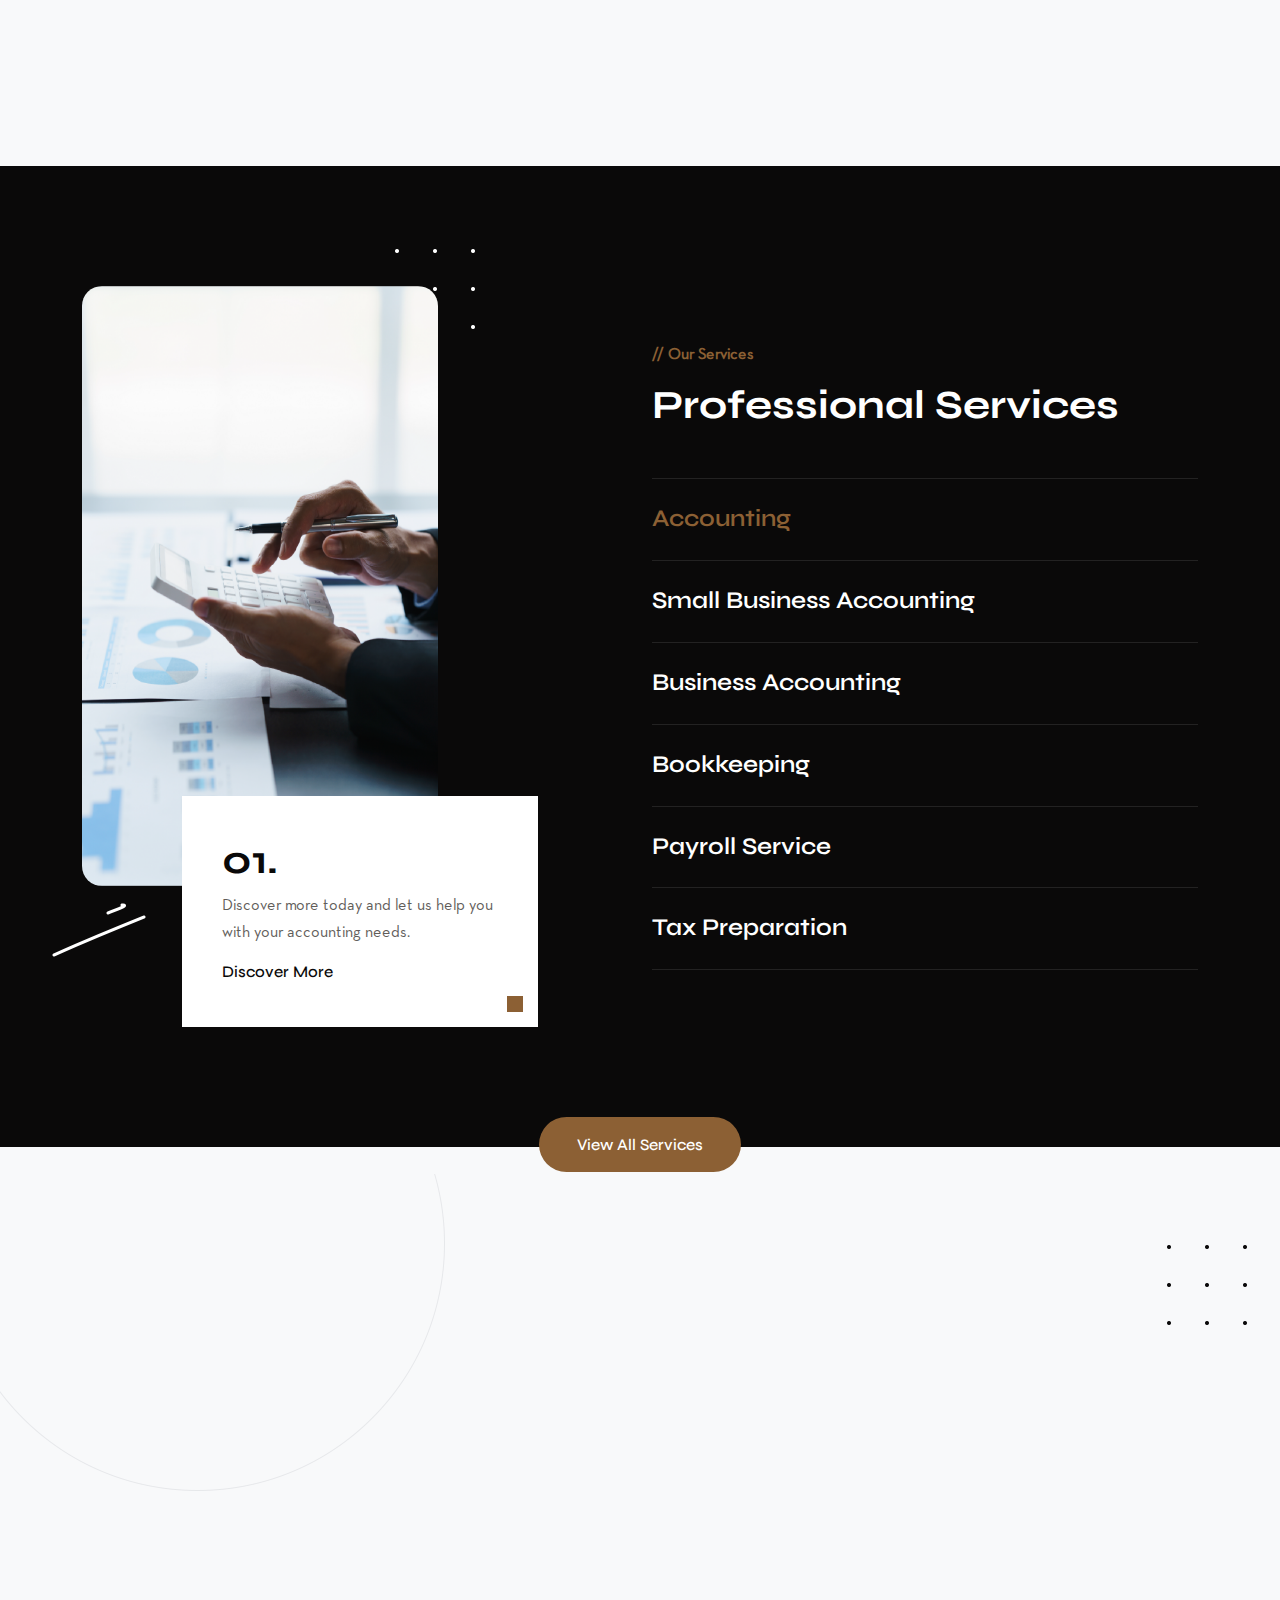
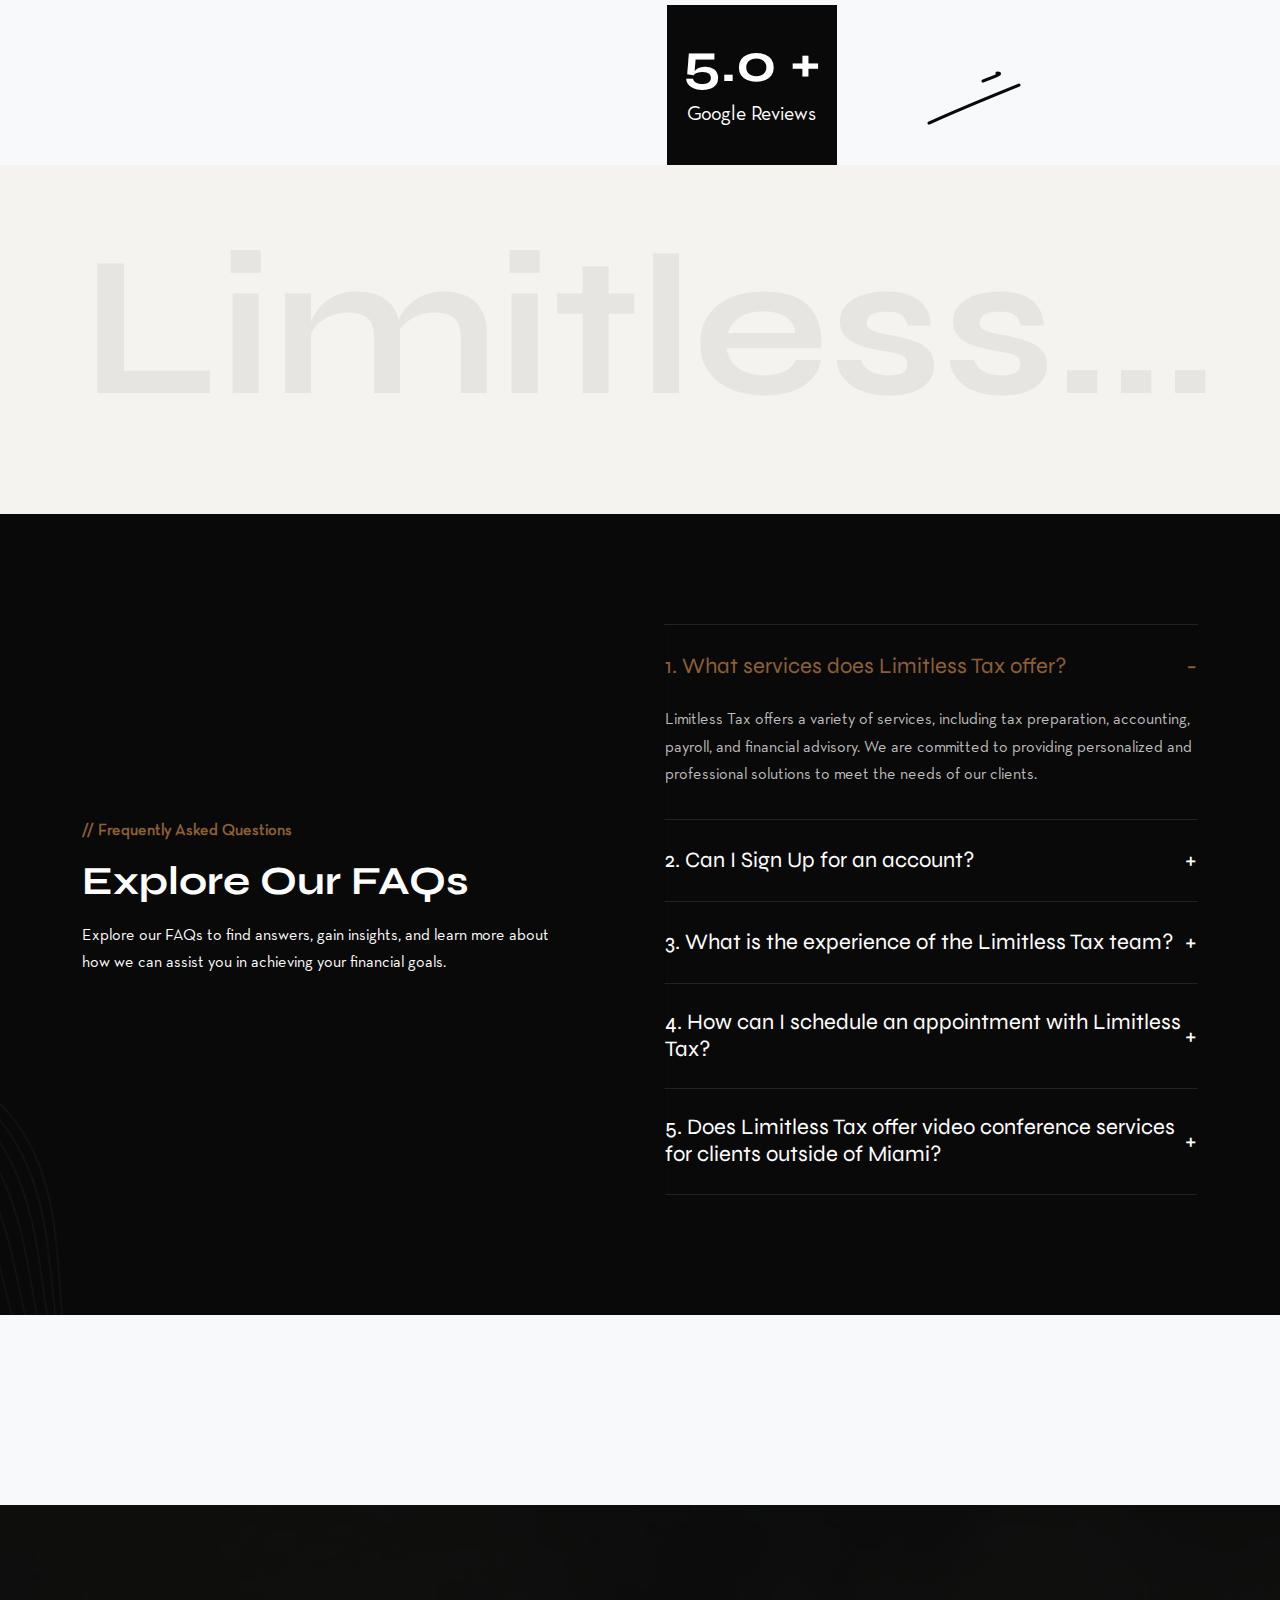
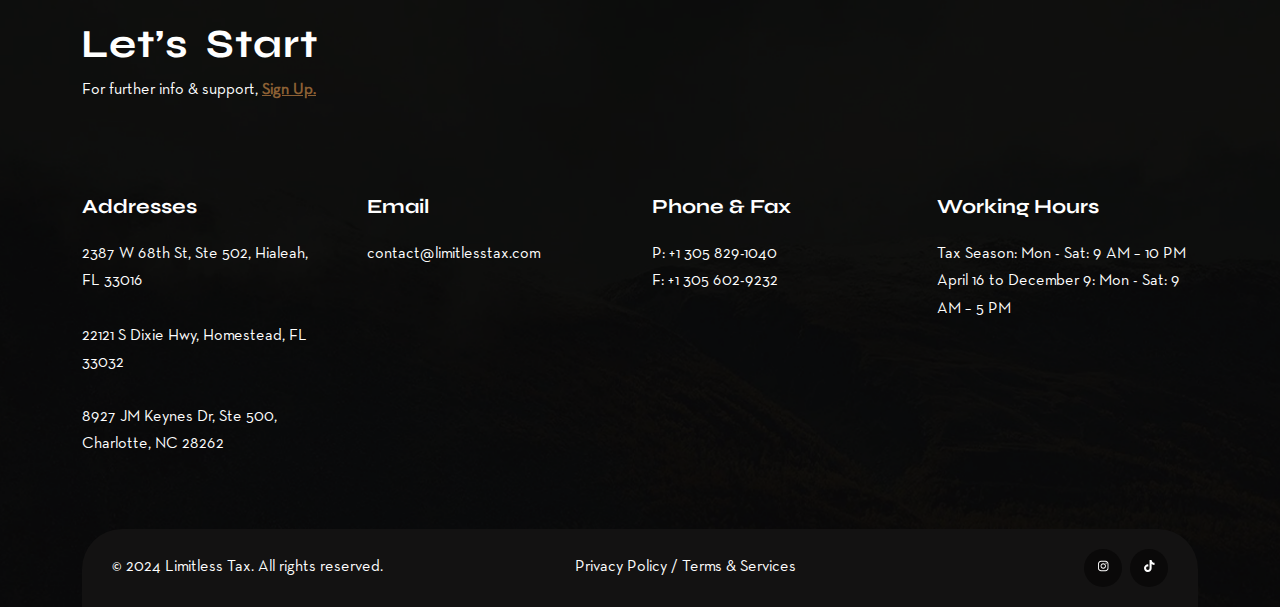
==== commit b300d07f: "Correccion de carrusel automatico en la pagina principal, css de main photos area y adicional dos po" ====
--- a/index.html
+++ b/index.html
@@ -1,5 +1,6 @@
 <!DOCTYPE html>
 <html lang="zxx">
+
 <head>
     <meta charset="UTF-8">
     <meta name="viewport" content="width=device-width, initial-scale=1.0">
@@ -26,7 +27,7 @@
     <script async src="https://www.googletagmanager.com/gtag/js?id=G-6F8ZD1R8CJ"></script>
     <script>
         window.dataLayer = window.dataLayer || [];
-        function gtag(){dataLayer.push(arguments);}
+        function gtag() { dataLayer.push(arguments); }
         gtag('js', new Date());
         gtag('config', 'G-6F8ZD1R8CJ');
     </script>
@@ -37,25 +38,25 @@
     <!-- Pop-up Container -->
     <div id="popup" class="popup">
         <div class="popup-content">
-          <span class="close-btn">&times;</span>
-          <!-- Logo -->
-          <img src="assets/img/logo-header.png" alt="Limitless Tax Logo" class="popup-logo">
-          <h2>Sign-up</h2>
-          <p>Sign In / Sign Up to start your taxes now.</p>
-          <!-- Screenshot of Customer Area -->
-          <a href="https://limitlesstax.taxdome.com" class="btn btn-base border-radius">Sign Up Now</a>
-          <!-- Mobile App Section -->
-          <div class="mobile-app-section">
-            <p>Mobile App Available</p>
-            <div class="app-store-links">
-              <a href="https://play.google.com/store/apps/details?id=com.taxdome" target="_blank">
-                <img src="assets/img/google-play-icon.png" alt="Google Play Store" class="play-store-logo">
-              </a>
-              <a href="https://apps.apple.com/us/app/taxdome-client-portal/id1472202357" target="_blank">
-                <img src="assets/img/apple-store-icon.svg" alt="Apple App Store" class="app-store-logo">
-              </a>
-            </div>
-          </div>
+            <span class="close-btn">&times;</span>
+            <!-- Logo -->
+            <img src="assets/img/logo-header.png" alt="Limitless Tax Logo" class="popup-logo">
+            <h2>Sign-up</h2>
+            <p>Sign In / Sign Up to start your taxes now.</p>
+            <!-- Screenshot of Customer Area -->
+            <a href="https://limitlesstax.taxdome.com" class="btn btn-base border-radius">Sign Up Now</a>
+            <!-- Mobile App Section -->
+            <div class="mobile-app-section">
+                <p>Mobile App Available</p>
+                <div class="app-store-links">
+                    <a href="https://play.google.com/store/apps/details?id=com.taxdome" target="_blank">
+                        <img src="assets/img/google-play-icon.png" alt="Google Play Store" class="play-store-logo">
+                    </a>
+                    <a href="https://apps.apple.com/us/app/taxdome-client-portal/id1472202357" target="_blank">
+                        <img src="assets/img/apple-store-icon.svg" alt="Apple App Store" class="app-store-logo">
+                    </a>
+                </div>
+            </div>
         </div>
     </div>
 
@@ -71,26 +72,31 @@
                     <li>
                         <br>
                         <i class="fa fa-map-marker-alt"></i>
-                        <a href="https://maps.app.goo.gl/hh9yUtaGnehdVJBy7" title="View location on Google Maps">2387 W 68th St, Ste 502, Hialeah, FL 33016</a>
+                        <a href="https://maps.app.goo.gl/hh9yUtaGnehdVJBy7" title="View location on Google Maps">2387 W
+                            68th St, Ste 502, Hialeah, FL 33016</a>
                     </li>
                     <li>
                         <i class="fa fa-map-marker-alt"></i>
-                        <a href="https://maps.app.goo.gl/xFGtqBL2CZH6XKhK9" title="View location on Google Maps">22121 S Dixie Hwy, Homestead, FL 33032</a>
+                        <a href="https://maps.app.goo.gl/xFGtqBL2CZH6XKhK9" title="View location on Google Maps">22121 S
+                            Dixie Hwy, Homestead, FL 33032</a>
                     </li>
                     <li>
                         <i class="fa fa-map-marker-alt"></i>
-                        <a href="https://maps.app.goo.gl/42W3H1t5gKk3HaPC8" title="View location on Google Maps">8927 JM Keynes Dr, Ste 500, Charlotte, NC 28262</a>
+                        <a href="https://maps.app.goo.gl/42W3H1t5gKk3HaPC8" title="View location on Google Maps">8927 JM
+                            Keynes Dr, Ste 500, Charlotte, NC 28262</a>
                     </li>
                     <li>
                         <i class="fa fa-envelope"></i>
-                        <a href="mailto:contact@limitlesstax.com" title="Send an email to contact@limitlesstax.com">contact@limitlesstax.com</a>
+                        <a href="mailto:contact@limitlesstax.com"
+                            title="Send an email to contact@limitlesstax.com">contact@limitlesstax.com</a>
                     </li>
                     <li>
                         <i class="fa fa-phone"></i>
                         <a href="tel:+1 305 829-1040" title="Call +1 305 829-1040">+1 305 829-1040</a>
                     </li>
                     <li>
-                        <i class="fa fa-fax"></i>+1 305 602-9232</li>
+                        <i class="fa fa-fax"></i>+1 305 602-9232
+                    </li>
                 </ul>
             </div>
             <div class="sidebar-address">
@@ -102,8 +108,10 @@
                 </ul>
             </div>
             <ul class="social-media">
-                <li><a href="https://www.instagram.com/limitless.tax/" title="Follow us on Instagram"><i class="fab fa-instagram"></i></a></li>
-                <li><a href="https://www.tiktok.com/@limitlesstax" title="Follow us on TikTok"><i class="fab fa-tiktok"></i></a></li>
+                <li><a href="https://www.instagram.com/limitless.tax/" title="Follow us on Instagram"><i
+                            class="fab fa-instagram"></i></a></li>
+                <li><a href="https://www.tiktok.com/@limitlesstax" title="Follow us on TikTok"><i
+                            class="fab fa-tiktok"></i></a></li>
             </ul>
         </div>
     </div>
@@ -113,8 +121,8 @@
     <nav class="navbar navbar-area navbar-area-2 navbar-expand-lg">
         <div class="container nav-container navbar-bg">
             <div class="responsive-mobile-menu">
-                <button class="menu toggle-btn d-block d-lg-none" data-target="#itech_main_menu" 
-                aria-expanded="false" aria-label="Toggle navigation">
+                <button class="menu toggle-btn d-block d-lg-none" data-target="#itech_main_menu" aria-expanded="false"
+                    aria-label="Toggle navigation">
                     <span class="icon-left"></span>
                     <span class="icon-right"></span>
                 </button>
@@ -139,7 +147,9 @@
                 </ul>
             </div>
             <div class="nav-right-part nav-right-part-desktop align-self-center">
-                <a class="btn btn-black" href="https://outlook.office365.com/owa/calendar/LimitlessTax1@limitlesstax.com/bookings/" title="Make An Appointment">MAKE AN APPOINTMENT</a>
+                <a class="btn btn-black"
+                    href="https://outlook.office365.com/owa/calendar/LimitlessTax1@limitlesstax.com/bookings/"
+                    title="Make An Appointment">MAKE AN APPOINTMENT</a>
             </div>
         </div>
     </nav>
@@ -149,17 +159,53 @@
     <div class="announcement-bar">
         <div class="marquee">
             <p>
-                <a href="https://outlook.office365.com/owa/calendar/LimitlessTax1@limitlesstax.com/bookings/" title="Make An Appointment">
-                    CLICK HERE TO MAKE AN APPOINTMENT &nbsp;&nbsp;&nbsp;&nbsp; 
-                    CLICK HERE TO MAKE AN APPOINTMENT &nbsp;&nbsp;&nbsp;&nbsp; 
-                    CLICK HERE TO MAKE AN APPOINTMENT &nbsp;&nbsp;&nbsp;&nbsp; 
-                    CLICK HERE TO MAKE AN APPOINTMENT &nbsp;&nbsp;&nbsp;&nbsp; 
+                <a href="https://outlook.office365.com/owa/calendar/LimitlessTax1@limitlesstax.com/bookings/"
+                    title="Make An Appointment">
+                    CLICK HERE TO MAKE AN APPOINTMENT &nbsp;&nbsp;&nbsp;&nbsp;
+                    CLICK HERE TO MAKE AN APPOINTMENT &nbsp;&nbsp;&nbsp;&nbsp;
+                    CLICK HERE TO MAKE AN APPOINTMENT &nbsp;&nbsp;&nbsp;&nbsp;
+                    CLICK HERE TO MAKE AN APPOINTMENT &nbsp;&nbsp;&nbsp;&nbsp;
                     CLICK HERE TO MAKE AN APPOINTMENT
                 </a>
             </p>
         </div>
     </div>
     <!-- Announcement Appointment Mobile Only Bar End -->
+
+    <!-- Header Start -->
+    <header class="header-banner">
+        <img src="./assets/img/bg/MIAMI-AEREAL.webp" alt="Vista aérea de Miami" class="header-image">
+        <div class="header-content">
+            <h6>Hi, we’re Limitless Tax</h6>
+            <h1>Elevate Your Financial Health</h1>
+            <h4>Maximize your tax savings with expert help. Get started today!</h4>
+            <div class="btn-wrap text-center">
+                <a class="btn btn-base border-radius left_image_bounce" href="service.html">Contact us</a>
+            </div>
+        </div>
+    </header>
+    <!-- Header End -->
+
+    <!-- Header2 Start -->
+    <header class="header-banner">
+        <img src="./assets/img/bg/MIAMI-AEREAL.webp" alt="Vista aérea de Miami" class="header-image">
+        <div class="header-content">
+            <div class="row">
+                <div class="col-xl-7 col-lg-9">
+                    <h6>Hi, we’re Limitless Tax</h6>
+                    <h1>Elevate Your Financial Health</h1>
+                    <h4>Maximize your tax savings with expert help. Get started today!</h4>
+                    <div class="btn-wrap">
+                        <a class="btn btn-base border-radius left_image_bounce" href="service.html">Contact us</a>
+                    </div>
+                </div>
+                <div class="col-xl-4 col-lg-9 mt-xl-0">
+                    <img src="./assets/img/bg/HOME1-LIMITLESS.webp" alt="Vista aérea de Miami" class="header-image">
+                </div>
+            </div>
+        </div>
+    </header>
+    <!-- Header2 End -->
 
     <!-- Headline Start -->
     <div class="banner-area pd-bottom-120 banner-small-inner banner-small-inner-2">
@@ -170,13 +216,17 @@
                     <h2>Elevate Your Financial Health</h2>
                 </div>
                 <div class="col-xl-4 offset-xl-1 col-lg-9 mt-3 mt-xl-0 align-self-center">
-                    <p>If you <strong>select our tax preparation service,</strong> you’re choosing a locally owned and operated firm committed to your satisfaction. Our highly experienced professionals work to minimize your legal tax burden while ensuring prompt completion of your tax returns. Whether you’re current on your taxes or haven’t filed for years, we’ll respond promptly to your needs.</p>
+                    <p>If you <strong>select our tax preparation service,</strong> you’re choosing a locally owned and
+                        operated firm committed to your satisfaction. Our highly experienced professionals work to
+                        minimize your legal tax burden while ensuring prompt completion of your tax returns. Whether
+                        you’re current on your taxes or haven’t filed for years, we’ll respond promptly to your needs.
+                    </p>
                 </div>
             </div>
         </div>
     </div>
     <!-- Headline End -->
-    
+
     <!-- Main Photos Start -->
     <div class="container">
         <div class="banner-video-area banner-video-area-4 bg-relative">
@@ -184,11 +234,16 @@
                 <a href="#about-area">
                     <img src="assets/img/icon/12.svg" alt="Scroll Down Button">
                 </a>
-            </div> 
-            <div class="slider banner-slider">       
-                <div class="slide-item text-center" style="background-image: url('./assets/img/bg/HOME1-LIMITLESS.webp');" aria-label="Limitless Service Background Image"></div>
-                <div class="slide-item text-center" style="background-image: url('./assets/img/bg/MIAMI-AEREAL.webp');" aria-label="Miami Aerial Background Image"></div>
-                <div class="slide-item text-center" style="background-image: url('./assets/img/bg/HOME-2-LIMITLESS.webp');" aria-label="Limitless Service Background Image 2"></div>
+            </div>
+            <div class="slider banner-slider">
+                <div class="slide-item text-center"
+                    style="background-image: url('./assets/img/bg/HOME1-LIMITLESS.webp');"
+                    aria-label="Limitless Service Background Image"></div>
+                <div class="slide-item text-center" style="background-image: url('./assets/img/bg/MIAMI-AEREAL.webp');"
+                    aria-label="Miami Aerial Background Image"></div>
+                <div class="slide-item text-center"
+                    style="background-image: url('./assets/img/bg/HOME-2-LIMITLESS.webp');"
+                    aria-label="Limitless Service Background Image 2"></div>
             </div>
             <div class="banner-call">
                 <a href="tel:+1 305 829-1040" title="Call +1 305 829-1040">Call us: +1 305 829-1040</a>
@@ -207,10 +262,14 @@
             <div class="row">
                 <div class="col-lg-6 col-md-9 wow animated fadeInLeft" data-wow-duration="1.5s" data-wow-delay="0.3s">
                     <div class="about-thumb-area">
-                        <img class="about-img-1" src="assets/img/about/ABOUT4.png" width="300" height="auto" alt="About Image 1 Golden Tax Object">
-                        <img class="about-img-2" src="assets/img/about/ABOUT-US-HOME-COLOR.webp" width="auto" height="330" alt="About Image 2 Miami Aereal">
-                        <img class="about-img-3 top_image_bounce" src="assets/img/about/3.png" alt="Bounce Object Image">
-                        <img class="about-img-4 top_image_bounce" src="assets/img/about/4.png" alt="Bounce Object Image 2">
+                        <img class="about-img-1" src="assets/img/about/ABOUT4.png" width="300" height="auto"
+                            alt="About Image 1 Golden Tax Object">
+                        <img class="about-img-2" src="assets/img/about/ABOUT-US-HOME-COLOR.webp" width="auto"
+                            height="330" alt="About Image 2 Miami Aereal">
+                        <img class="about-img-3 top_image_bounce" src="assets/img/about/3.png"
+                            alt="Bounce Object Image">
+                        <img class="about-img-4 top_image_bounce" src="assets/img/about/4.png"
+                            alt="Bounce Object Image 2">
                         <div class="exp-wrap">
                             <div class="exp-inner">
                                 <h2>10 +</h2>
@@ -219,11 +278,14 @@
                         </div>
                     </div>
                 </div>
-                <div class="col-lg-6 align-self-center wow animated fadeInRight" data-wow-duration="1.5s" data-wow-delay="0.3s">
+                <div class="col-lg-6 align-self-center wow animated fadeInRight" data-wow-duration="1.5s"
+                    data-wow-delay="0.3s">
                     <div class="section-title mb-0 mt-5 mt-lg-0">
-                        <h6 class="sub-title">//  Tax Specialists You Can Trust</h6>
+                        <h6 class="sub-title">// Tax Specialists You Can Trust</h6>
                         <h2 class="title">At Limitless Tax, We Do More Than Just Taxes</h2>
-                        <p class="content">We’ve designed our practice to be client-centric. You’re our first priority, and we’re proud of the many clients who entrust all their accounting and tax needs to our firm.</p>
+                        <p class="content">We’ve designed our practice to be client-centric. You’re our first priority,
+                            and we’re proud of the many clients who entrust all their accounting and tax needs to our
+                            firm.</p>
                         <p class="quote mt-4 pb-2">When you consider our capabilities, also note our:</p>
                         <div class="row">
                             <div class="col-md-6 mt-3">
@@ -250,18 +312,22 @@
     <!-- About Area End -->
 
     <!-- Service Area Start -->
-    <div class="service-area bg-black pd-top-120 pd-bottom-120">  
-        <div class="container"> 
+    <div class="service-area bg-black pd-top-120 pd-bottom-120">
+        <div class="container">
             <div class="row">
                 <div class="col-lg-4 col-md-8">
                     <div class="tab-content" id="myTabContent">
                         <!-- Service Tab 1 -->
-                        <div class="tab-pane fade show active" id="sertab1" role="tabpanel" aria-labelledby="sertab1-tab">
+                        <div class="tab-pane fade show active" id="sertab1" role="tabpanel"
+                            aria-labelledby="sertab1-tab">
                             <div class="single-service-inner-2">
-                                <img class="top_image_bounce animate-img-1" src="assets/img/service/3.png" alt="Bounce Object Image">
-                                <img class="top_image_bounce animate-img-2" src="assets/img/service/2.png" alt="Bounce Object Image 2">
+                                <img class="top_image_bounce animate-img-1" src="assets/img/service/3.png"
+                                    alt="Bounce Object Image">
+                                <img class="top_image_bounce animate-img-2" src="assets/img/service/2.png"
+                                    alt="Bounce Object Image 2">
                                 <div class="thumb">
-                                    <img class="service1" src="assets/img/service/ACCOUNTING-SERVICE-LIMITLESS-TAX.webp" width="auto" height="600" alt="Accounting Service Image">
+                                    <img class="service1" src="assets/img/service/ACCOUNTING-SERVICE-LIMITLESS-TAX.webp"
+                                        width="auto" height="600" alt="Accounting Service Image">
                                 </div>
                                 <div class="details">
                                     <div class="details-inner">
@@ -275,15 +341,19 @@
                         <!-- Service Tab 2 -->
                         <div class="tab-pane fade" id="sertab2" role="tabpanel" aria-labelledby="sertab2-tab">
                             <div class="single-service-inner-2">
-                                <img class="top_image_bounce animate-img-1" src="assets/img/service/2.png" alt="Bounce Object Image">
-                                <img class="top_image_bounce animate-img-2" src="assets/img/service/3.png" alt="Bounce Object Image 2">
+                                <img class="top_image_bounce animate-img-1" src="assets/img/service/2.png"
+                                    alt="Bounce Object Image">
+                                <img class="top_image_bounce animate-img-2" src="assets/img/service/3.png"
+                                    alt="Bounce Object Image 2">
                                 <div class="thumb">
-                                    <img class="service2" src="assets/img/service/SMALL-SERVICE-ACCOUNTING.webp" width="auto" height="600" alt="Small Business Accounting Service Image">
+                                    <img class="service2" src="assets/img/service/SMALL-SERVICE-ACCOUNTING.webp"
+                                        width="auto" height="600" alt="Small Business Accounting Service Image">
                                 </div>
                                 <div class="details">
                                     <div class="details-inner">
                                         <h2>02.</h2>
-                                        <p>Running a small business takes time and dedication. Let us do your number-crunching and help you maintain your bottom line.</p>
+                                        <p>Running a small business takes time and dedication. Let us do your
+                                            number-crunching and help you maintain your bottom line.</p>
                                         <a href="smallbusiness-service.html">Discover More</a>
                                     </div>
                                 </div>
@@ -292,15 +362,19 @@
                         <!-- Service Tab 3 -->
                         <div class="tab-pane fade" id="sertab3" role="tabpanel" aria-labelledby="sertab3-tab">
                             <div class="single-service-inner-2">
-                                <img class="top_image_bounce animate-img-1" src="assets/img/service/2.png" alt="Bounce Object Image">
-                                <img class="top_image_bounce animate-img-2" src="assets/img/service/3.png" alt="Bounce Object Image 2">
+                                <img class="top_image_bounce animate-img-1" src="assets/img/service/2.png"
+                                    alt="Bounce Object Image">
+                                <img class="top_image_bounce animate-img-2" src="assets/img/service/3.png"
+                                    alt="Bounce Object Image 2">
                                 <div class="thumb">
-                                    <img class="service3" src="assets/img/service/BUSINESS-SERVICE.webp" width="auto" height="600" alt="Business Services Image">
+                                    <img class="service3" src="assets/img/service/BUSINESS-SERVICE.webp" width="auto"
+                                        height="600" alt="Business Services Image">
                                 </div>
                                 <div class="details">
                                     <div class="details-inner">
                                         <h2>03.</h2>
-                                        <p>From accounts payable to purchasing to accounts receivable, we provide customized solutions to suit your specific needs.</p>
+                                        <p>From accounts payable to purchasing to accounts receivable, we provide
+                                            customized solutions to suit your specific needs.</p>
                                         <a href="business-service.html">Discover More</a>
                                     </div>
                                 </div>
@@ -309,15 +383,19 @@
                         <!-- Service Tab 4 -->
                         <div class="tab-pane fade" id="sertab4" role="tabpanel" aria-labelledby="sertab4-tab">
                             <div class="single-service-inner-2">
-                                <img class="top_image_bounce animate-img-1" src="assets/img/service/2.png" alt="Bounce Object Image">
-                                <img class="top_image_bounce animate-img-2" src="assets/img/service/3.png" alt="Bounce Object Image 2">
+                                <img class="top_image_bounce animate-img-1" src="assets/img/service/2.png"
+                                    alt="Bounce Object Image">
+                                <img class="top_image_bounce animate-img-2" src="assets/img/service/3.png"
+                                    alt="Bounce Object Image 2">
                                 <div class="thumb">
-                                    <img class="service4" src="assets/img/service/BOOKEEPING-SERVICE.webp" width="auto" height="600" alt="Bookkeeping Service Image">
+                                    <img class="service4" src="assets/img/service/BOOKEEPING-SERVICE.webp" width="auto"
+                                        height="600" alt="Bookkeeping Service Image">
                                 </div>
                                 <div class="details">
                                     <div class="details-inner">
                                         <h2>04.</h2>
-                                        <p>Let us handle the number-crunching and paperwork while you focus on what you do best.</p>
+                                        <p>Let us handle the number-crunching and paperwork while you focus on what you
+                                            do best.</p>
                                         <a href="bookeeping-service.html">Discover More</a>
                                     </div>
                                 </div>
@@ -326,15 +404,19 @@
                         <!-- Service Tab 5 -->
                         <div class="tab-pane fade" id="sertab5" role="tabpanel" aria-labelledby="sertab5-tab">
                             <div class="single-service-inner-2">
-                                <img class="top_image_bounce animate-img-1" src="assets/img/service/2.png" alt="Bounce Object Image">
-                                <img class="top_image_bounce animate-img-2" src="assets/img/service/3.png" alt="Bounce Object Image 2">
+                                <img class="top_image_bounce animate-img-1" src="assets/img/service/2.png"
+                                    alt="Bounce Object Image">
+                                <img class="top_image_bounce animate-img-2" src="assets/img/service/3.png"
+                                    alt="Bounce Object Image 2">
                                 <div class="thumb">
-                                    <img class="service5" src="assets/img/service/PAYROLL-SERVICE.webp" width="auto" height="600" alt="Payroll Service Image">
+                                    <img class="service5" src="assets/img/service/PAYROLL-SERVICE.webp" width="auto"
+                                        height="600" alt="Payroll Service Image">
                                 </div>
                                 <div class="details">
                                     <div class="details-inner">
                                         <h2>05.</h2>
-                                        <p>Looking for a way to streamline your payroll and reporting processes? Let us help.</p>
+                                        <p>Looking for a way to streamline your payroll and reporting processes? Let us
+                                            help.</p>
                                         <a href="payroll-service.html">Discover More</a>
                                     </div>
                                 </div>
@@ -343,15 +425,19 @@
                         <!-- Service Tab 6 -->
                         <div class="tab-pane fade" id="sertab6" role="tabpanel" aria-labelledby="sertab6-tab">
                             <div class="single-service-inner-2">
-                                <img class="top_image_bounce animate-img-1" src="assets/img/service/2.png" alt="Bounce Object Image">
-                                <img class="top_image_bounce animate-img-2" src="assets/img/service/3.png" alt="Bounce Object Image 2">
+                                <img class="top_image_bounce animate-img-1" src="assets/img/service/2.png"
+                                    alt="Bounce Object Image">
+                                <img class="top_image_bounce animate-img-2" src="assets/img/service/3.png"
+                                    alt="Bounce Object Image 2">
                                 <div class="thumb">
-                                    <img class="service6" src="assets/img/service/TAX-PREPARATION.webp" width="auto" height="600" alt="Tax Preparation Service Image">
+                                    <img class="service6" src="assets/img/service/TAX-PREPARATION.webp" width="auto"
+                                        height="600" alt="Tax Preparation Service Image">
                                 </div>
                                 <div class="details">
                                     <div class="details-inner">
                                         <h2>06.</h2>
-                                        <p>Our goal is to help you plan and manage your overall tax situation, not just fill in forms.</p>
+                                        <p>Our goal is to help you plan and manage your overall tax situation, not just
+                                            fill in forms.</p>
                                         <a href="tax-service.html">Discover More</a>
                                     </div>
                                 </div>
@@ -361,36 +447,48 @@
                 </div>
                 <div class="col-lg-6 offset-lg-2 align-self-center">
                     <div class="section-title style-white mb-0 mt-4 mt-lg-0">
-                        <h6 class="sub-title">//  Our Services</h6>
+                        <h6 class="sub-title">// Our Services</h6>
                         <h2 class="title">Professional Services</h2>
                     </div>
                     <ul class="service-tab-inner nav nav-tabs mt-lg-5 mt-4" id="myTab" role="tablist">
                         <li class="nav-item" role="presentation">
-                            <button class="nav-link active" id="sertab1-tab" data-bs-toggle="tab" data-bs-target="#sertab1" type="button" role="tab" aria-controls="sertab1" aria-selected="true">Accounting</button>
+                            <button class="nav-link active" id="sertab1-tab" data-bs-toggle="tab"
+                                data-bs-target="#sertab1" type="button" role="tab" aria-controls="sertab1"
+                                aria-selected="true">Accounting</button>
                         </li>
                         <li class="nav-item" role="presentation">
-                            <button class="nav-link" id="sertab2-tab" data-bs-toggle="tab" data-bs-target="#sertab2" type="button" role="tab" aria-controls="sertab2" aria-selected="false">Small Business Accounting</button>
+                            <button class="nav-link" id="sertab2-tab" data-bs-toggle="tab" data-bs-target="#sertab2"
+                                type="button" role="tab" aria-controls="sertab2" aria-selected="false">Small Business
+                                Accounting</button>
                         </li>
                         <li class="nav-item" role="presentation">
-                            <button class="nav-link" id="sertab3-tab" data-bs-toggle="tab" data-bs-target="#sertab3" type="button" role="tab" aria-controls="sertab3" aria-selected="false">Business Accounting</button>
+                            <button class="nav-link" id="sertab3-tab" data-bs-toggle="tab" data-bs-target="#sertab3"
+                                type="button" role="tab" aria-controls="sertab3" aria-selected="false">Business
+                                Accounting</button>
                         </li>
                         <li class="nav-item" role="presentation">
-                            <button class="nav-link" id="sertab4-tab" data-bs-toggle="tab" data-bs-target="#sertab4" type="button" role="tab" aria-controls="sertab4" aria-selected="false">Bookkeeping</button>
+                            <button class="nav-link" id="sertab4-tab" data-bs-toggle="tab" data-bs-target="#sertab4"
+                                type="button" role="tab" aria-controls="sertab4"
+                                aria-selected="false">Bookkeeping</button>
                         </li>
                         <li class="nav-item" role="presentation">
-                            <button class="nav-link" id="sertab5-tab" data-bs-toggle="tab" data-bs-target="#sertab5" type="button" role="tab" aria-controls="sertab5" aria-selected="false">Payroll Service</button>
+                            <button class="nav-link" id="sertab5-tab" data-bs-toggle="tab" data-bs-target="#sertab5"
+                                type="button" role="tab" aria-controls="sertab5" aria-selected="false">Payroll
+                                Service</button>
                         </li>
                         <li class="nav-item" role="presentation">
-                            <button class="nav-link" id="sertab6-tab" data-bs-toggle="tab" data-bs-target="#sertab6" type="button" role="tab" aria-controls="sertab6" aria-selected="false">Tax Preparation</button>
+                            <button class="nav-link" id="sertab6-tab" data-bs-toggle="tab" data-bs-target="#sertab6"
+                                type="button" role="tab" aria-controls="sertab6" aria-selected="false">Tax
+                                Preparation</button>
                         </li>
                     </ul>
                 </div>
             </div>
-        </div>  
+        </div>
     </div>
     <div class="btn-wrap text-center">
-        <a class="btn btn-base border-radius mt--30 left_image_bounce" href="service.html">View All Services</a> 
-    </div>        
+        <a class="btn btn-base border-radius mt--30 left_image_bounce" href="service.html">View All Services</a>
+    </div>
     <!-- Service Area End -->
 
 
@@ -409,7 +507,9 @@
                                 <div class="thumb">
                                     <img src="assets/img/about/8.png" alt="Quotes Image">
                                 </div>
-                                <p class="content">Quality and speed of service! The professionalism with which they attend to you is incredible! Demonstrating high knowledge on the subject. The team is very instructive, always willing to answer all your questions!!!!</p>
+                                <p class="content">Quality and speed of service! The professionalism with which they
+                                    attend to you is incredible! Demonstrating high knowledge on the subject. The team
+                                    is very instructive, always willing to answer all your questions!!!!</p>
                                 <h4>Yoliset Lopez</h4>
                                 <p class="designation">Google Review</p>
                             </div>
@@ -417,7 +517,8 @@
                                 <div class="thumb">
                                     <img src="assets/img/about/8.png" alt="Quotes Image">
                                 </div>
-                                <p>Les recomiendo este lugar para hacer sus tax ,un personal bien capacitado y muy amables además del lugar estar bien decorado y acogedor</p>
+                                <p>Les recomiendo este lugar para hacer sus tax ,un personal bien capacitado y muy
+                                    amables además del lugar estar bien decorado y acogedor</p>
                                 <h4>Adolfo Suarez</h4>
                                 <p class="designation">Google Review</p>
                             </div>
@@ -425,7 +526,8 @@
                                 <div class="thumb">
                                     <img src="assets/img/about/8.png" alt="Quotes Image">
                                 </div>
-                                <p>The best service, you feel like family. The Riveros are the best, I highly recommend them in every way.</p>
+                                <p>The best service, you feel like family. The Riveros are the best, I highly recommend
+                                    them in every way.</p>
                                 <h4>Dayira Hernandez</h4>
                                 <p class="designation">Google Review</p>
                             </div>
@@ -440,9 +542,12 @@
                 </div>
                 <div class="col-lg-5 offset-lg-1 col-md-8">
                     <div class="about-thumb-area pb-0 pe-0 mt-4 mt-lg-0">
-                        <img class="about-img-1 wow animated zoomIn" data-wow-duration="1.5s" data-wow-delay="0.3s" src="assets/img/about/REVIEWS-HANDS.webp" width="auto" alt="Hands Stretching Image">
-                        <img class="about-img-5 top_image_bounce" src="assets/img/about/5.png" alt="Bounce Object Image 5">
-                        <img class="about-img-6 top_image_bounce" src="assets/img/about/7.png" alt="Bounce Object Image 6">
+                        <img class="about-img-1 wow animated zoomIn" data-wow-duration="1.5s" data-wow-delay="0.3s"
+                            src="assets/img/about/REVIEWS-HANDS.webp" width="auto" alt="Hands Stretching Image">
+                        <img class="about-img-5 top_image_bounce" src="assets/img/about/5.png"
+                            alt="Bounce Object Image 5">
+                        <img class="about-img-6 top_image_bounce" src="assets/img/about/7.png"
+                            alt="Bounce Object Image 6">
                         <div class="avg-ratting-wrap">
                             <div class="avg-ratting-inner">
                                 <h2>5.0 +</h2>
@@ -462,7 +567,8 @@
             <div class="counter-area-inner">
                 <h2 class="overlay-title">Limitless...</h2>
                 <div class="row">
-                    <div class="col-lg-3 col-md-6 wow animated fadeInUp" data-wow-duration="1.5s" data-wow-delay="0.01s">
+                    <div class="col-lg-3 col-md-6 wow animated fadeInUp" data-wow-duration="1.5s"
+                        data-wow-delay="0.01s">
                         <div class="single-counter-inner text-center">
                             <h2><span class="counter">15</span></h2>
                             <h6>Successful Tax Seasons</h6>
@@ -494,14 +600,16 @@
 
 
     <!-- FAQ Area Start -->
-    <div class="faq-area pd-top-110 bg-cover pd-bottom-120" style="background-image: url('./assets/img/bg/5.png');" aria-label="FAQ background image">
+    <div class="faq-area pd-top-110 bg-cover pd-bottom-120" style="background-image: url('./assets/img/bg/5.png');"
+        aria-label="FAQ background image">
         <div class="container">
             <div class="row">
                 <div class="col-lg-6 align-self-center">
                     <div class="section-title style-white mb-0 pe-xl-5">
                         <h6 class="sub-title">// Frequently Asked Questions</h6>
                         <h2 class="title">Explore our FAQs</h2>
-                        <p class="content mb-4">Explore our FAQs to find answers, gain insights, and learn more about how we can assist you in achieving your financial goals.</p>
+                        <p class="content mb-4">Explore our FAQs to find answers, gain insights, and learn more about
+                            how we can assist you in achieving your financial goals.</p>
                     </div>
                 </div>
                 <div class="col-lg-6 ps-xl-4">
@@ -509,65 +617,85 @@
                         <!-- FAQ Item 1 -->
                         <div class="accordion-item">
                             <h2 class="accordion-header" id="headingOne">
-                                <button class="accordion-button" type="button" data-bs-toggle="collapse" data-bs-target="#collapseOne" aria-expanded="true" aria-controls="collapseOne">
+                                <button class="accordion-button" type="button" data-bs-toggle="collapse"
+                                    data-bs-target="#collapseOne" aria-expanded="true" aria-controls="collapseOne">
                                     1. What services does Limitless Tax offer?
                                 </button>
                             </h2>
-                            <div id="collapseOne" class="accordion-collapse collapse show" aria-labelledby="headingOne" data-bs-parent="#accordionExample">
+                            <div id="collapseOne" class="accordion-collapse collapse show" aria-labelledby="headingOne"
+                                data-bs-parent="#accordionExample">
                                 <div class="accordion-body">
-                                    Limitless Tax offers a variety of services, including tax preparation, accounting, payroll, and financial advisory. We are committed to providing personalized and professional solutions to meet the needs of our clients.
+                                    Limitless Tax offers a variety of services, including tax preparation, accounting,
+                                    payroll, and financial advisory. We are committed to providing personalized and
+                                    professional solutions to meet the needs of our clients.
                                 </div>
                             </div>
                         </div>
                         <!-- FAQ Item 2 -->
                         <div class="accordion-item">
                             <h2 class="accordion-header" id="headingTwo">
-                                <button class="accordion-button collapsed" type="button" data-bs-toggle="collapse" data-bs-target="#collapseTwo" aria-expanded="false" aria-controls="collapseTwo">
+                                <button class="accordion-button collapsed" type="button" data-bs-toggle="collapse"
+                                    data-bs-target="#collapseTwo" aria-expanded="false" aria-controls="collapseTwo">
                                     2. Can I Sign Up for an account?
                                 </button>
                             </h2>
-                            <div id="collapseTwo" class="accordion-collapse collapse" aria-labelledby="headingTwo" data-bs-parent="#accordionExample">
+                            <div id="collapseTwo" class="accordion-collapse collapse" aria-labelledby="headingTwo"
+                                data-bs-parent="#accordionExample">
                                 <div class="accordion-body">
-                                    Yes, sign up now free to create an account with access to features like, instant chat, service request, document uploading, payment and much more. Get full remote services online.
+                                    Yes, sign up now free to create an account with access to features like, instant
+                                    chat, service request, document uploading, payment and much more. Get full remote
+                                    services online.
                                 </div>
                             </div>
                         </div>
                         <!-- FAQ Item 3 -->
                         <div class="accordion-item">
                             <h2 class="accordion-header" id="headingThree">
-                                <button class="accordion-button collapsed" type="button" data-bs-toggle="collapse" data-bs-target="#collapseThree" aria-expanded="false" aria-controls="collapseThree">
+                                <button class="accordion-button collapsed" type="button" data-bs-toggle="collapse"
+                                    data-bs-target="#collapseThree" aria-expanded="false" aria-controls="collapseThree">
                                     3. What is the experience of the Limitless Tax team?
                                 </button>
                             </h2>
-                            <div id="collapseThree" class="accordion-collapse collapse" aria-labelledby="headingThree" data-bs-parent="#accordionExample">
+                            <div id="collapseThree" class="accordion-collapse collapse" aria-labelledby="headingThree"
+                                data-bs-parent="#accordionExample">
                                 <div class="accordion-body">
-                                    Our team has over a decade of experience in accounting and tax services. We stay up-to-date with the latest tax laws and regulations to provide the best possible service to our clients.
+                                    Our team has over a decade of experience in accounting and tax services. We stay
+                                    up-to-date with the latest tax laws and regulations to provide the best possible
+                                    service to our clients.
                                 </div>
                             </div>
                         </div>
                         <!-- FAQ Item 4 -->
                         <div class="accordion-item">
                             <h2 class="accordion-header" id="headingFour">
-                                <button class="accordion-button collapsed" type="button" data-bs-toggle="collapse" data-bs-target="#collapseFour" aria-expanded="false" aria-controls="collapseFour">
+                                <button class="accordion-button collapsed" type="button" data-bs-toggle="collapse"
+                                    data-bs-target="#collapseFour" aria-expanded="false" aria-controls="collapseFour">
                                     4. How can I schedule an appointment with Limitless Tax?
                                 </button>
                             </h2>
-                            <div id="collapseFour" class="accordion-collapse collapse" aria-labelledby="headingFour" data-bs-parent="#accordionExample">
+                            <div id="collapseFour" class="accordion-collapse collapse" aria-labelledby="headingFour"
+                                data-bs-parent="#accordionExample">
                                 <div class="accordion-body">
-                                    You can schedule an appointment with us using our online booking platform. Simply <a href="https://outlook.office365.com/owa/calendar/LimitlessTax1@limitlesstax.com/bookings/">CLICK HERE</a>.
+                                    You can schedule an appointment with us using our online booking platform. Simply <a
+                                        href="https://outlook.office365.com/owa/calendar/LimitlessTax1@limitlesstax.com/bookings/">CLICK
+                                        HERE</a>.
                                 </div>
                             </div>
                         </div>
                         <!-- FAQ Item 5 -->
                         <div class="accordion-item">
                             <h2 class="accordion-header" id="headingFive">
-                                <button class="accordion-button collapsed" type="button" data-bs-toggle="collapse" data-bs-target="#collapseFive" aria-expanded="false" aria-controls="collapseFive">
+                                <button class="accordion-button collapsed" type="button" data-bs-toggle="collapse"
+                                    data-bs-target="#collapseFive" aria-expanded="false" aria-controls="collapseFive">
                                     5. Does Limitless Tax offer video conference services for clients outside of Miami?
                                 </button>
                             </h2>
-                            <div id="collapseFive" class="accordion-collapse collapse" aria-labelledby="headingFive" data-bs-parent="#accordionExample">
+                            <div id="collapseFive" class="accordion-collapse collapse" aria-labelledby="headingFive"
+                                data-bs-parent="#accordionExample">
                                 <div class="accordion-body">
-                                    Yes, we understand the importance of accessibility and offer video conference services for clients who are not located in Miami. Sign Up now and we can provide assistance regardless of your geographical location.
+                                    Yes, we understand the importance of accessibility and offer video conference
+                                    services for clients who are not located in Miami. Sign Up now and we can provide
+                                    assistance regardless of your geographical location.
                                 </div>
                             </div>
                         </div>
@@ -581,9 +709,18 @@
 
     <!-- Maps Area Start -->
     <div class="contact-g-map">
-        <iframe src="https://www.google.com/maps/embed?pb=!1m18!1m12!1m3!1d3589.5331991618514!2d-80.33328802386373!3d25.884836777274707!2m3!1f0!2f0!3f0!3m2!1i1024!2i768!4f13.1!3m3!1m2!1s0x88d9bba36be17ddb%3A0x25d108d336f7752e!2sLimitless%20Tax!5e0!3m2!1sen!2ses!4v1707173659072!5m2!1sen!2ses" width="200" height="200" style="border:0;" allowfullscreen="" loading="lazy" referrerpolicy="no-referrer-when-downgrade"></iframe>
-        <iframe src="https://www.google.com/maps/embed?pb=!1m18!1m12!1m3!1d3599.302029310069!2d-80.38983881335558!3d25.561616519407284!2m3!1f0!2f0!3f0!3m2!1i1024!2i768!4f13.1!3m3!1m2!1s0x88d9c336cda17879%3A0x5b99a1866d153bdd!2sLimitless%20Tax!5e0!3m2!1sen!2ses!4v1707173757892!5m2!1sen!2ses" width="200" height="200" style="border:0;" allowfullscreen="" loading="lazy" referrerpolicy="no-referrer-when-downgrade"></iframe>
-        <iframe src="https://www.google.com/maps/embed?pb=!1m18!1m12!1m3!1d1095.1825343943037!2d-80.75000870918709!3d35.309540469826864!2m3!1f0!2f0!3f0!3m2!1i1024!2i768!4f13.1!3m3!1m2!1s0x88541c3b54ca3e75%3A0xaac27070d49e3b90!2s8927%20J%20M%20Keynes%20Dr%20%23500%2C%20Charlotte%2C%20NC%2028262%2C%20USA!5e0!3m2!1sen!2ses!4v1734542480353!5m2!1sen!2ses" width="200" height="200" style="border:0;" allowfullscreen="" loading="lazy" referrerpolicy="no-referrer-when-downgrade"></iframe>
+        <iframe
+            src="https://www.google.com/maps/embed?pb=!1m18!1m12!1m3!1d3589.5331991618514!2d-80.33328802386373!3d25.884836777274707!2m3!1f0!2f0!3f0!3m2!1i1024!2i768!4f13.1!3m3!1m2!1s0x88d9bba36be17ddb%3A0x25d108d336f7752e!2sLimitless%20Tax!5e0!3m2!1sen!2ses!4v1707173659072!5m2!1sen!2ses"
+            width="200" height="200" style="border:0;" allowfullscreen="" loading="lazy"
+            referrerpolicy="no-referrer-when-downgrade"></iframe>
+        <iframe
+            src="https://www.google.com/maps/embed?pb=!1m18!1m12!1m3!1d3599.302029310069!2d-80.38983881335558!3d25.561616519407284!2m3!1f0!2f0!3f0!3m2!1i1024!2i768!4f13.1!3m3!1m2!1s0x88d9c336cda17879%3A0x5b99a1866d153bdd!2sLimitless%20Tax!5e0!3m2!1sen!2ses!4v1707173757892!5m2!1sen!2ses"
+            width="200" height="200" style="border:0;" allowfullscreen="" loading="lazy"
+            referrerpolicy="no-referrer-when-downgrade"></iframe>
+        <iframe
+            src="https://www.google.com/maps/embed?pb=!1m18!1m12!1m3!1d1095.1825343943037!2d-80.75000870918709!3d35.309540469826864!2m3!1f0!2f0!3f0!3m2!1i1024!2i768!4f13.1!3m3!1m2!1s0x88541c3b54ca3e75%3A0xaac27070d49e3b90!2s8927%20J%20M%20Keynes%20Dr%20%23500%2C%20Charlotte%2C%20NC%2028262%2C%20USA!5e0!3m2!1sen!2ses!4v1734542480353!5m2!1sen!2ses"
+            width="200" height="200" style="border:0;" allowfullscreen="" loading="lazy"
+            referrerpolicy="no-referrer-when-downgrade"></iframe>
     </div>
     <!-- Maps Area End -->
 
@@ -598,7 +735,7 @@
                             <span class="waviy ms-2">
                                 <span style="--i:1">L</span>
                                 <span style="--i:2">e</span>
-                                <span style="--i:3">t </span> 
+                                <span style="--i:3">t </span>
                                 <span style="--i:4">’</span>
                                 <span style="--i:5">s</span>
                                 <span class="ms-2" style="--i:5">S</span>
@@ -619,9 +756,15 @@
                     <div class="widget widget_about pe-xl-4">
                         <h4 class="widget-title">Addresses</h4>
                         <div class="details">
-                            <a href="https://maps.app.goo.gl/hh9yUtaGnehdVJBy7"><p>2387 W 68th St, Ste 502, Hialeah, FL 33016</p></a><br>
-                            <a href="https://maps.app.goo.gl/xFGtqBL2CZH6XKhK9"><p>22121 S Dixie Hwy, Homestead, FL 33032</p></a><br>
-                            <a href="https://maps.app.goo.gl/42W3H1t5gKk3HaPC8"><p>8927 JM Keynes Dr, Ste 500, Charlotte, NC 28262</p></a>
+                            <a href="https://maps.app.goo.gl/hh9yUtaGnehdVJBy7">
+                                <p>2387 W 68th St, Ste 502, Hialeah, FL 33016</p>
+                            </a><br>
+                            <a href="https://maps.app.goo.gl/xFGtqBL2CZH6XKhK9">
+                                <p>22121 S Dixie Hwy, Homestead, FL 33032</p>
+                            </a><br>
+                            <a href="https://maps.app.goo.gl/42W3H1t5gKk3HaPC8">
+                                <p>8927 JM Keynes Dr, Ste 500, Charlotte, NC 28262</p>
+                            </a>
                         </div>
                     </div>
                 </div>
@@ -629,7 +772,9 @@
                     <div class="widget widget_about">
                         <h4 class="widget-title">Email</h4>
                         <div class="details">
-                            <a href="mailto:contact@limitlesstax.com"><p>contact@limitlesstax.com</p></a>
+                            <a href="mailto:contact@limitlesstax.com">
+                                <p>contact@limitlesstax.com</p>
+                            </a>
                         </div>
                     </div>
                 </div>
@@ -637,7 +782,9 @@
                     <div class="widget widget_about">
                         <h4 class="widget-title">Phone & Fax</h4>
                         <div class="details">
-                            <a href="tel:+1 305 829-1040"><p>P: +1 305 829-1040</p></a>
+                            <a href="tel:+1 305 829-1040">
+                                <p>P: +1 305 829-1040</p>
+                            </a>
                             <p>F: +1 305 602-9232</p>
                         </div>
                     </div>
@@ -660,7 +807,8 @@
                         <p>&copy; 2024 Limitless Tax. All rights reserved.</p>
                     </div>
                     <div class="col-lg-5 align-self-center text-lg-center mb-3 mb-lg-0">
-                        <p><a href="privacy-policy.html">Privacy Policy</a> / <a href="terms-services.html">Terms & Services</a></p>
+                        <p><a href="privacy-policy.html">Privacy Policy</a> / <a href="terms-services.html">Terms &
+                                Services</a></p>
                     </div>
                     <div class="col-lg-3 text-lg-end">
                         <ul class="social-media">
@@ -701,4 +849,5 @@
     <!-- Main JS  -->
     <script src="assets/js/main.js"></script>
 </body>
+
 </html>--- a/assets/css/style.css
+++ b/assets/css/style.css
@@ -4530,6 +4530,71 @@
 }
 
 /*------------------------------------------------
+    header style
+------------------------------------------------*/
+
+.header-banner {
+  position: relative;
+  width: 100%;
+  height: calc(100vh - 85px); /* Ajuste según la altura del navbar */
+  display: flex;
+  justify-content: center;
+  align-items: center;
+  text-align: left;
+  overflow: hidden;
+}
+
+.header-banner::before {
+  content: "";
+  position: absolute;
+  width: 100%;
+  height: 100%;
+  background: rgba(0, 0, 0, 0.85); /* Ajusta la opacidad (0 = transparente, 1 = opaco) */
+  z-index: 0;
+}
+
+
+.header-image {
+  position: absolute;
+  width: 100%;
+  height: 100%;
+  object-fit: cover;
+  z-index: -1;
+  opacity: 1;
+}
+
+.header-content {
+  position: relative;
+  color: white;
+  font-family: var(--heading-font); /* Usa la misma tipografía del headline */
+}
+
+.header-content h1 {
+  font-size: 78px; /* Ajustado al tamaño del h2 del headline */
+  font-weight: bold;
+  line-height: 1.1;
+  text-transform: capitalize;
+  color: white;
+}
+
+.header-content h6 {
+  font-size: 28px; /* Ajustado al tamaño del h6 del headline */
+  margin-bottom: 20px;
+  position: relative;
+  display: inline-block;
+  color: var(--main-color);
+}
+
+.header-content h4 {
+  font-size: 28px; /* Ajustado al tamaño del h6 del headline */
+  margin-bottom: 20px;
+  position: relative;
+  display: inline-block;
+  color: white;
+}
+
+
+/*------------------------------------------------
     banner style
 ------------------------------------------------*/
 .banner-small-inner {
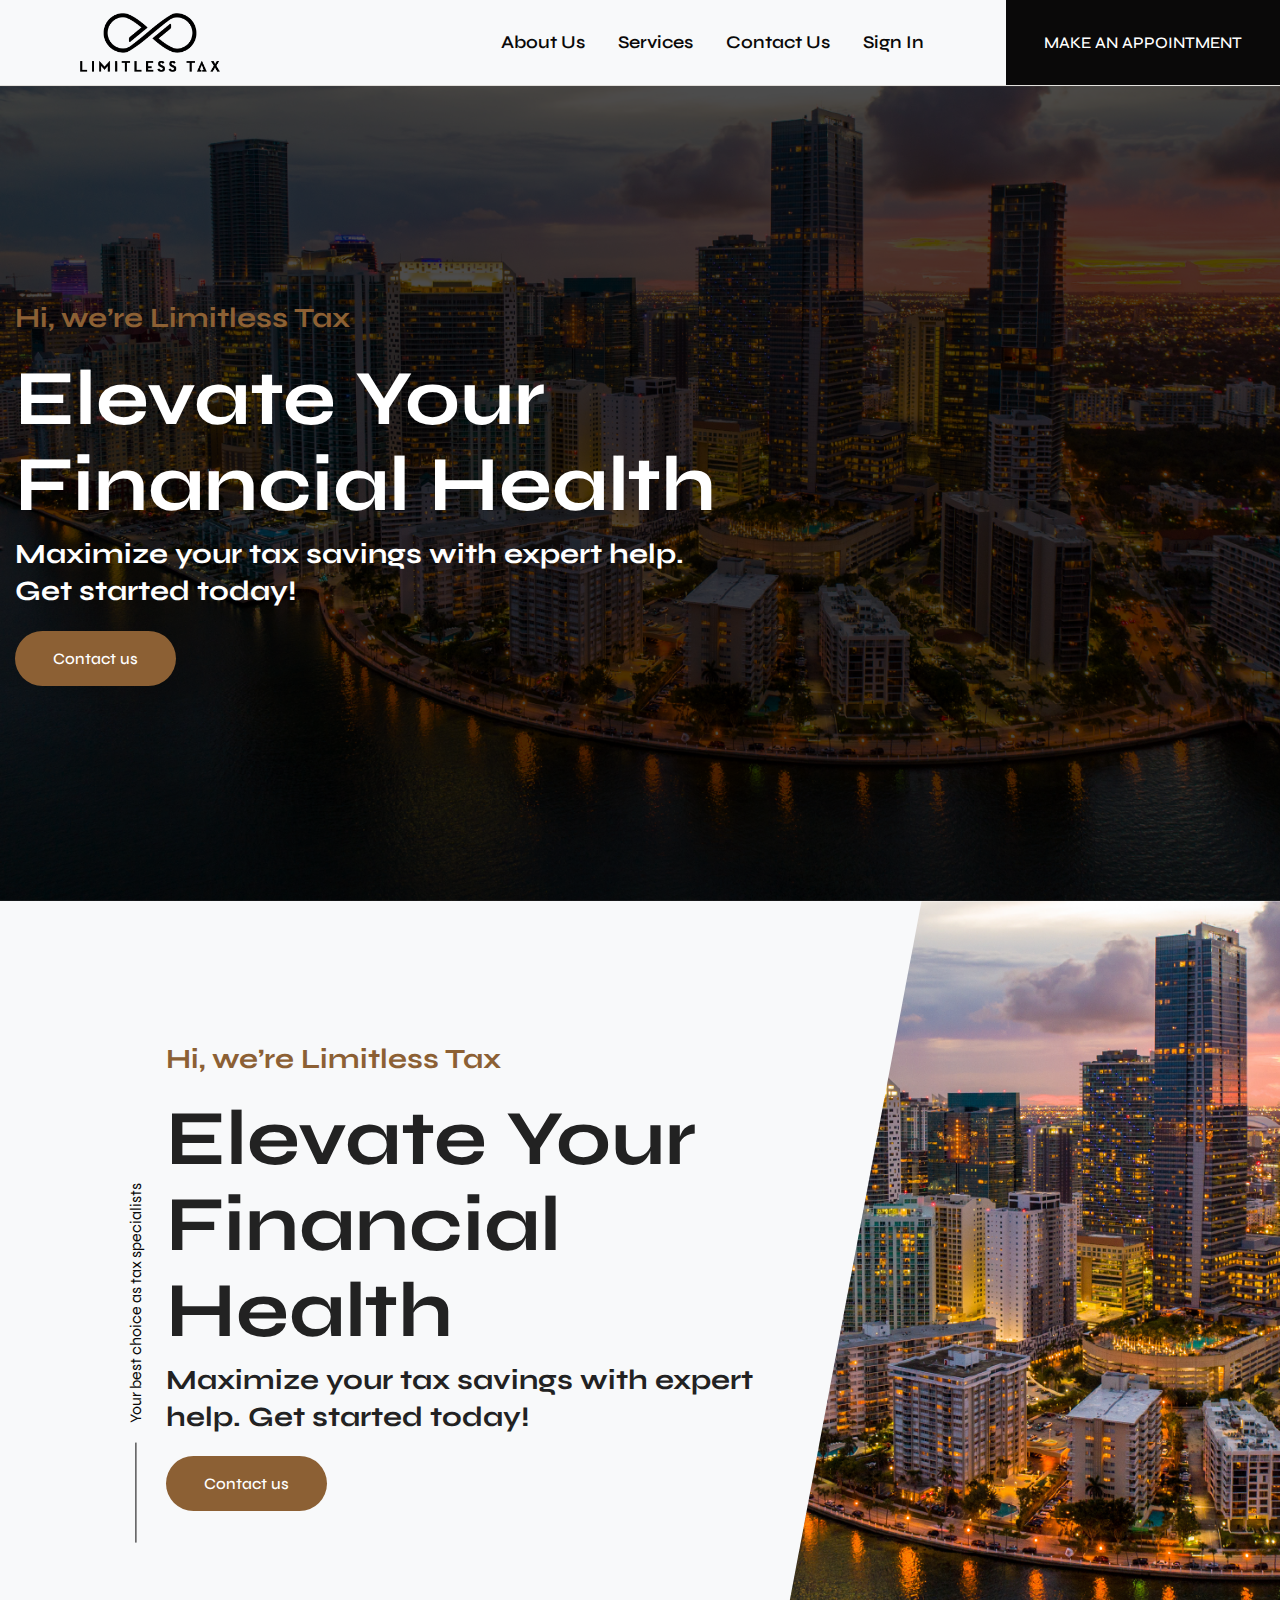
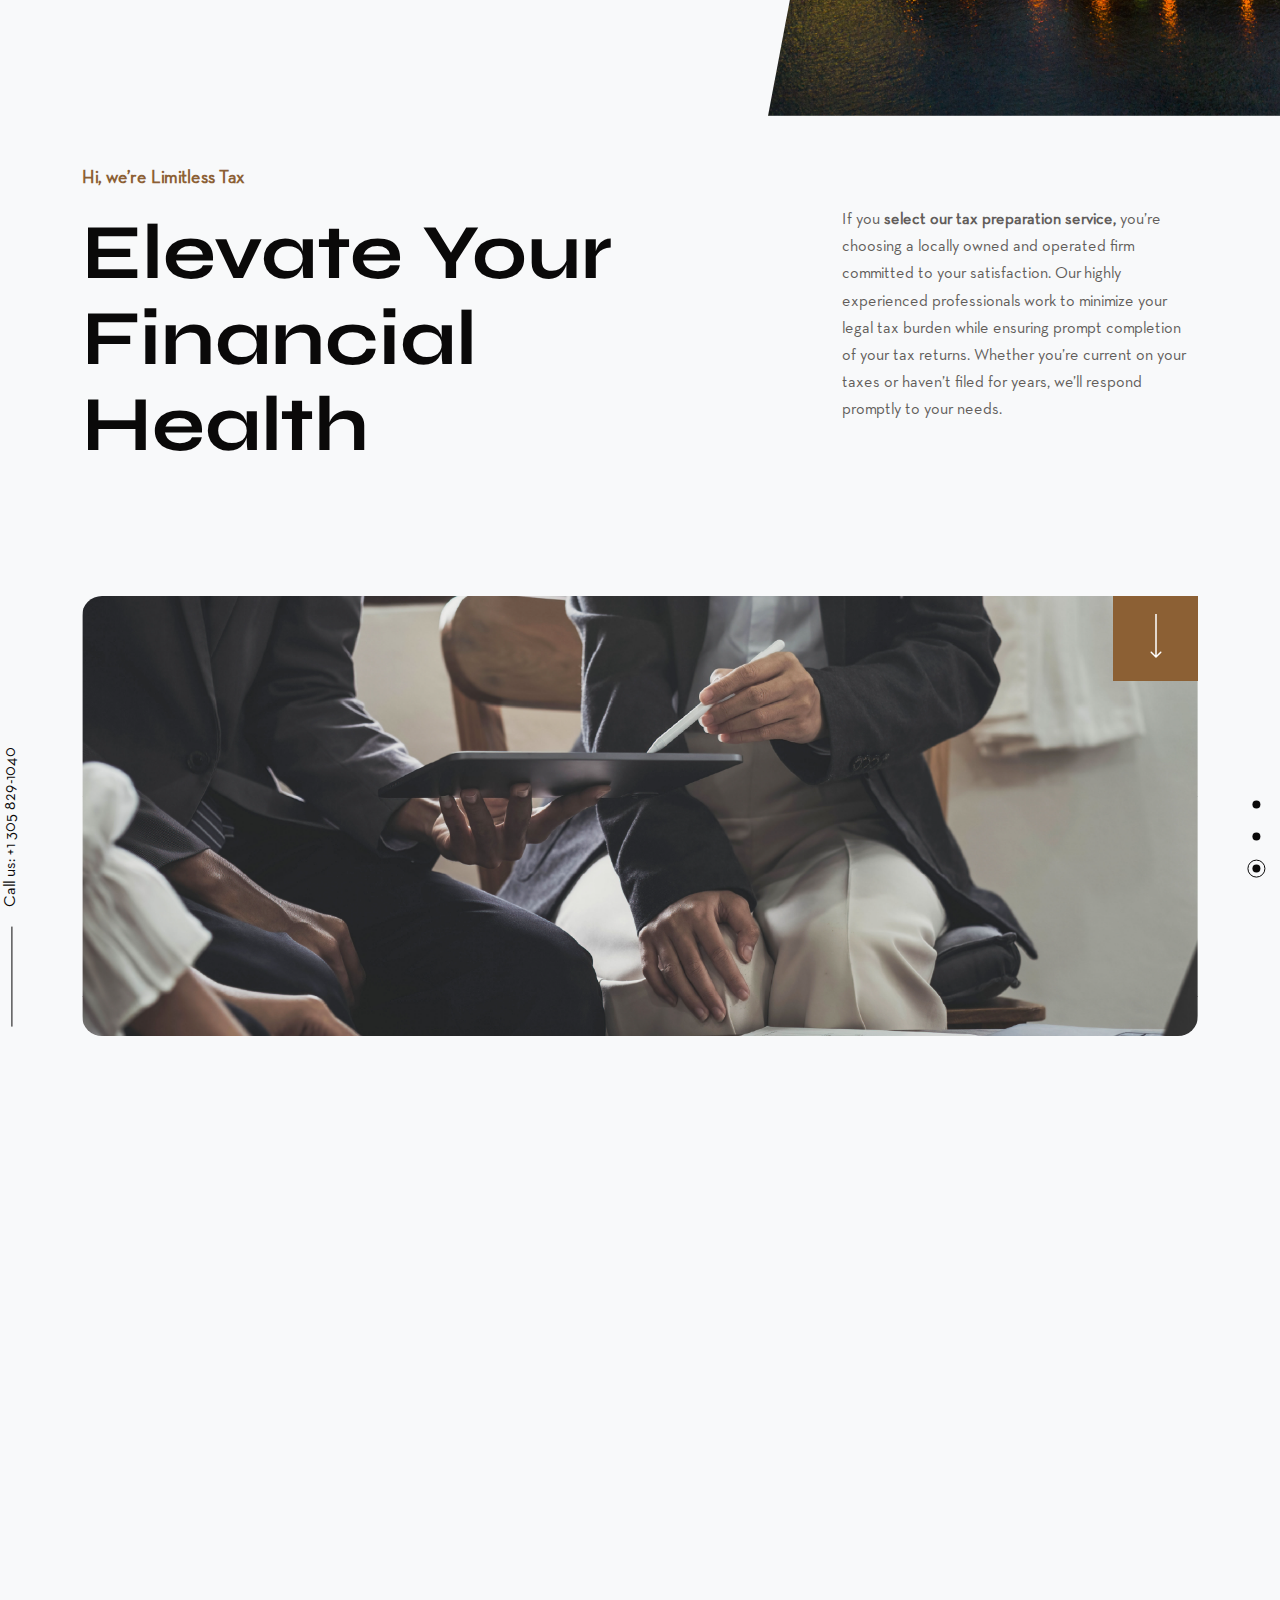
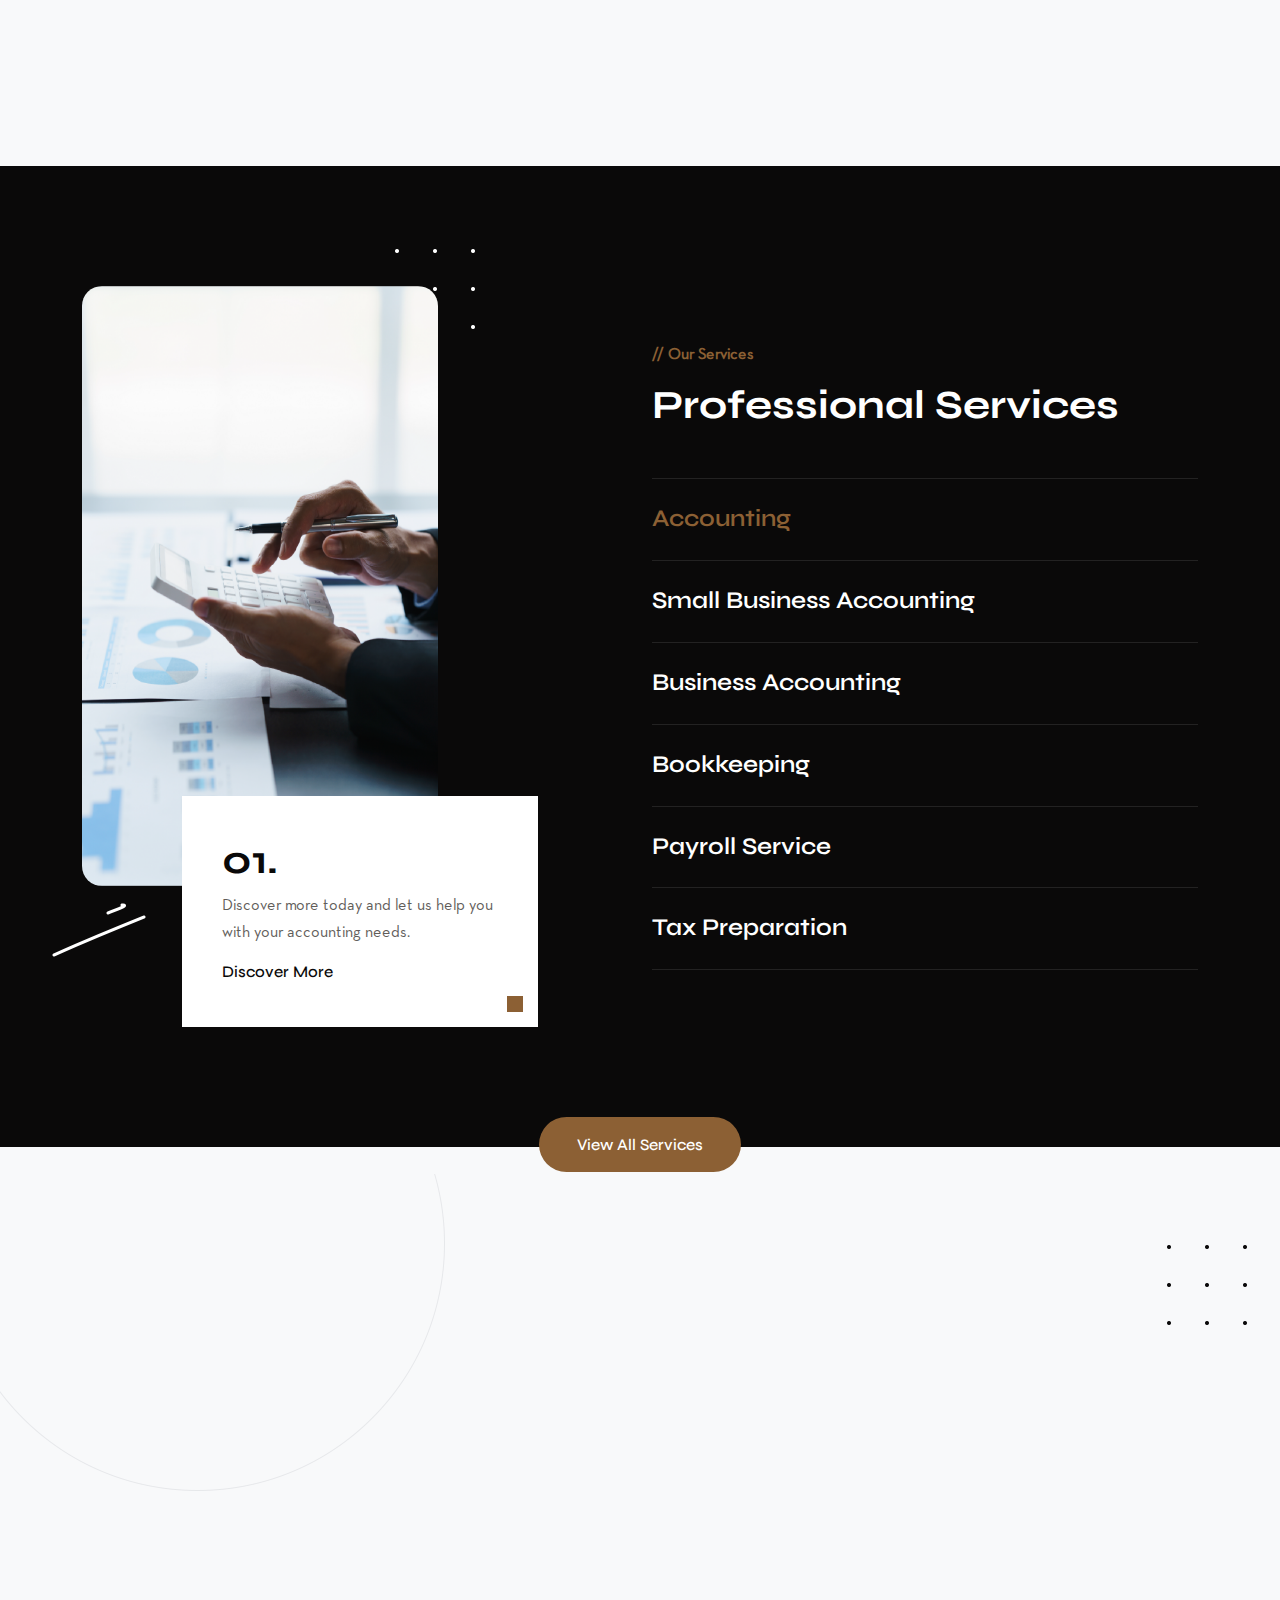
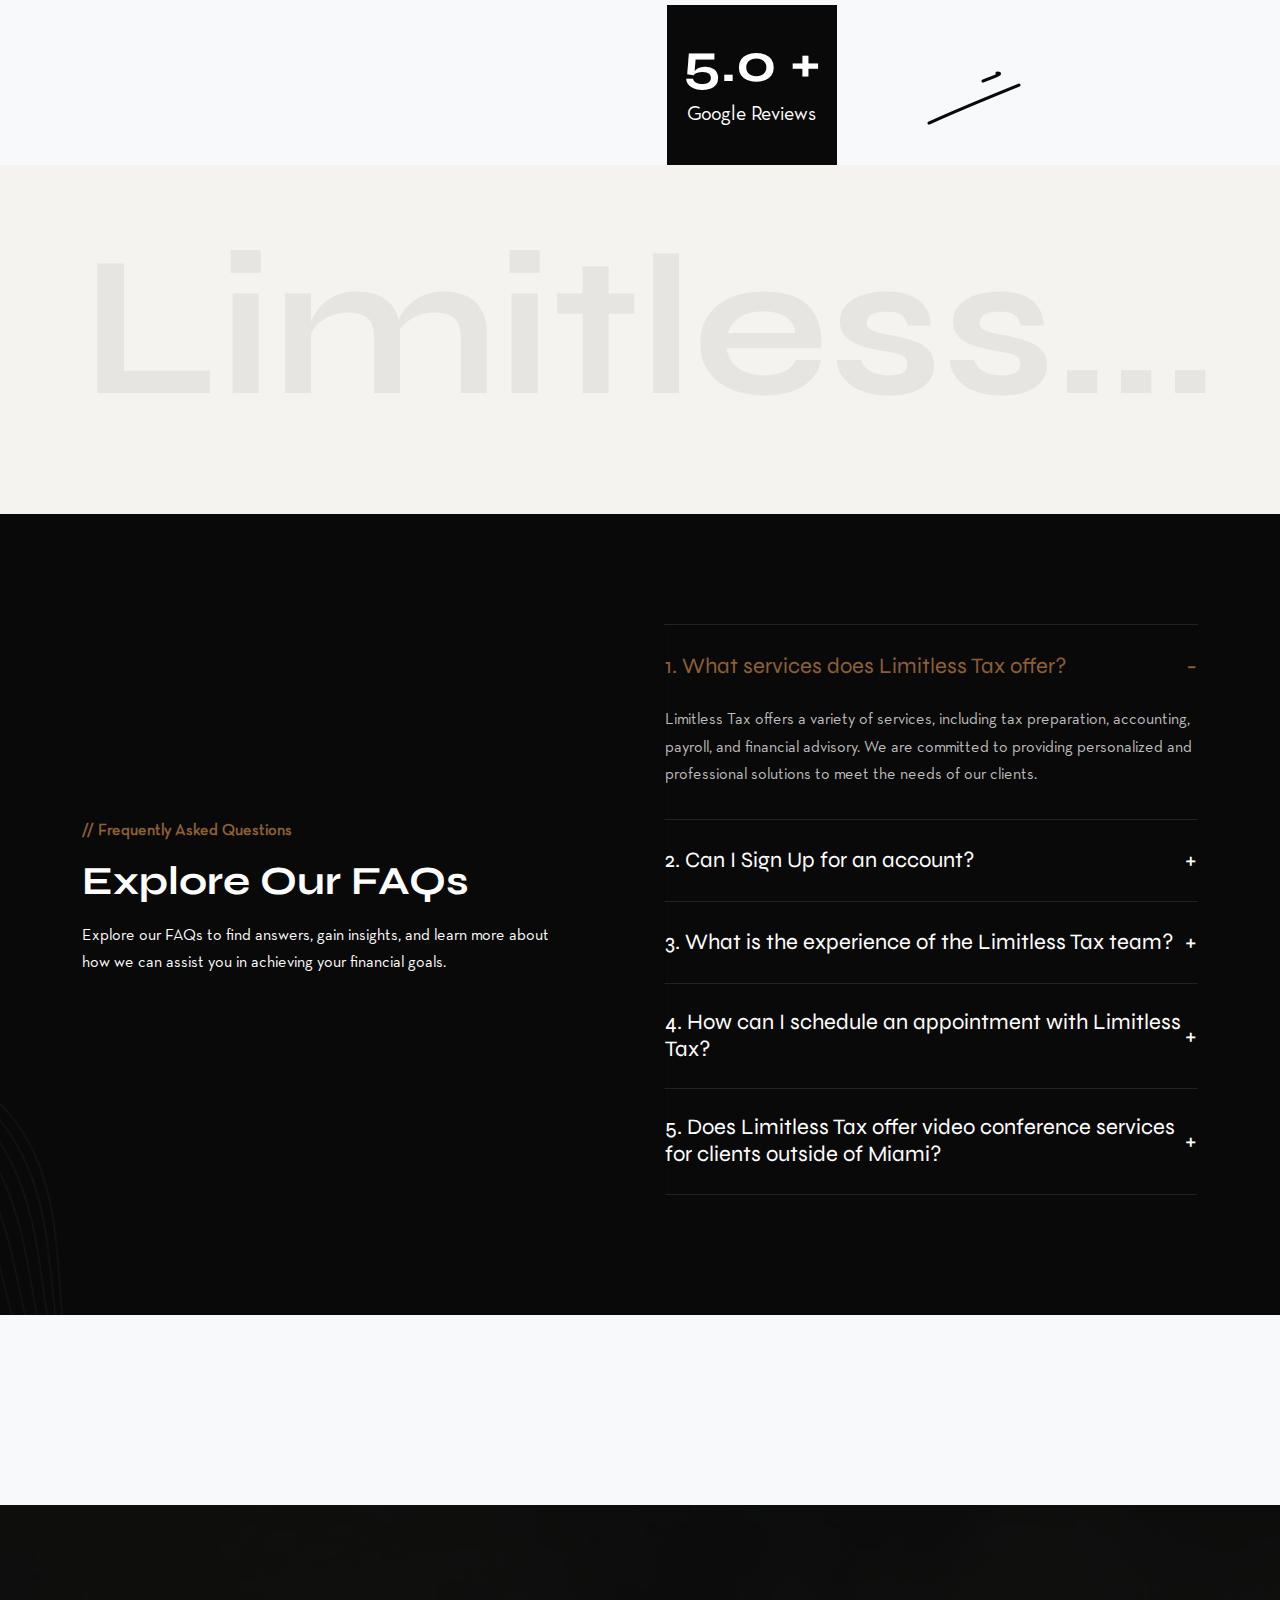
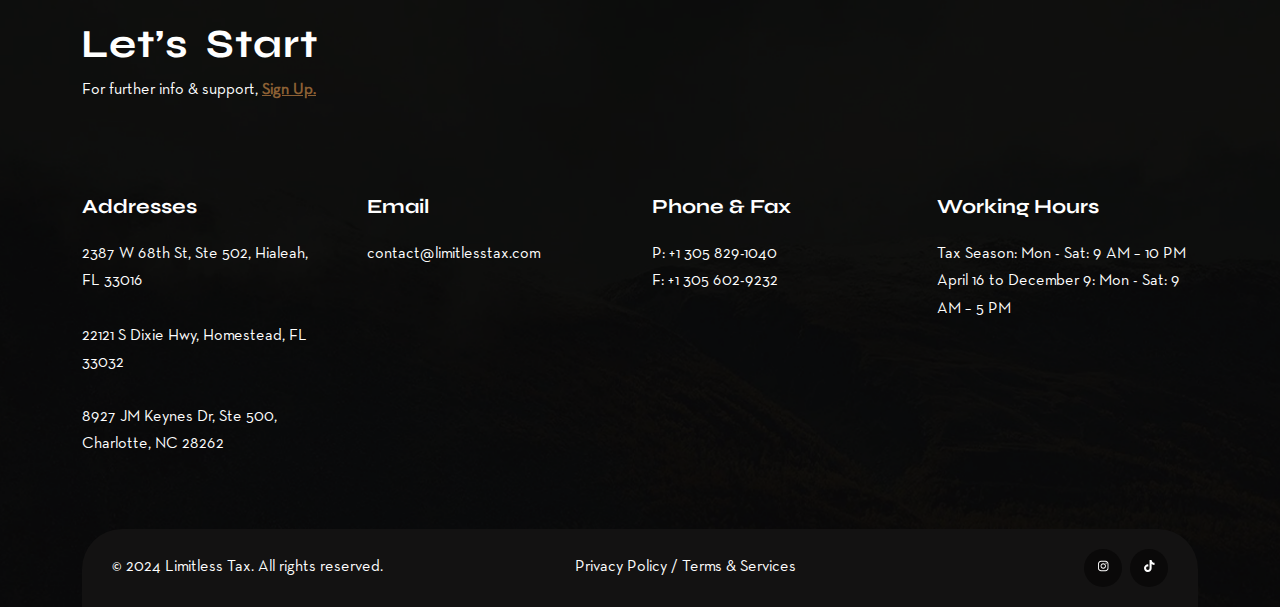
==== commit 5cf599f1: "Creacion de Headers en HTML con su CSS" ====
--- a/index.html
+++ b/index.html
@@ -172,20 +172,6 @@
     </div>
     <!-- Announcement Appointment Mobile Only Bar End -->
 
-    <!-- Header Start -->
-    <header class="header-banner">
-        <img src="./assets/img/bg/MIAMI-AEREAL.webp" alt="Vista aérea de Miami" class="header-image">
-        <div class="header-content">
-            <h6>Hi, we’re Limitless Tax</h6>
-            <h1>Elevate Your Financial Health</h1>
-            <h4>Maximize your tax savings with expert help. Get started today!</h4>
-            <div class="btn-wrap text-center">
-                <a class="btn btn-base border-radius left_image_bounce" href="service.html">Contact us</a>
-            </div>
-        </div>
-    </header>
-    <!-- Header End -->
-
     <!-- Header2 Start -->
     <header class="header-banner">
         <img src="./assets/img/bg/MIAMI-AEREAL.webp" alt="Vista aérea de Miami" class="header-image">
@@ -198,14 +184,36 @@
                     <div class="btn-wrap">
                         <a class="btn btn-base border-radius left_image_bounce" href="service.html">Contact us</a>
                     </div>
-                </div>
-                <div class="col-xl-4 col-lg-9 mt-xl-0">
-                    <img src="./assets/img/bg/HOME1-LIMITLESS.webp" alt="Vista aérea de Miami" class="header-image">
+                    <div class="banner2-call">
+                        <a title="your best choice as tax specialists">Your best choice as tax specialists</a>
+                    </div>
                 </div>
             </div>
         </div>
     </header>
     <!-- Header2 End -->
+
+    <!-- Header3 Start -->
+    <header class="header3-banner">
+        <div class="header3-container">
+            <div class="header3-content">
+                <div class="banner3-call">
+                    <a title="your best choice as tax specialists">Your best choice as tax specialists</a>
+                </div>
+                <h6>Hi, we’re Limitless Tax</h6>
+                <h1>Elevate Your Financial Health</h1>
+                <h4>Maximize your tax savings with expert help. Get started today!</h4>
+                <div class="btn-wrap">
+                    <a class="btn btn-base border-radius left_image_bounce" href="service.html">Contact us</a>
+                </div>
+            </div>
+            <div class="header3-image-container">
+                <img src="./assets/img/bg/MIAMI-AEREAL.webp" alt="Business Team" class="header3-main-image">
+            </div>
+        </div>
+    </header>
+    <!-- Header3 End -->
+
 
     <!-- Headline Start -->
     <div class="banner-area pd-bottom-120 banner-small-inner banner-small-inner-2">
--- a/assets/css/style.css
+++ b/assets/css/style.css
@@ -4549,10 +4549,9 @@
   position: absolute;
   width: 100%;
   height: 100%;
-  background: rgba(0, 0, 0, 0.85); /* Ajusta la opacidad (0 = transparente, 1 = opaco) */
+  background: rgba(0, 0, 0, 0.7); /* Ajusta la opacidad (0 = transparente, 1 = opaco) */
   z-index: 0;
 }
-
 
 .header-image {
   position: absolute;
@@ -4561,23 +4560,156 @@
   object-fit: cover;
   z-index: -1;
   opacity: 1;
+  transform: scaleX(-1);
 }
 
 .header-content {
   position: relative;
   color: white;
-  font-family: var(--heading-font); /* Usa la misma tipografía del headline */
+  font-family: var(--heading-font);
 }
 
 .header-content h1 {
+  font-size: 78px;
+  font-weight: bold;
+  line-height: 1.1;
+  text-transform: capitalize;
+  color: white;
+}
+
+.header-content h6 {
+  font-size: 28px;
+  margin-bottom: 20px;
+  position: relative;
+  display: inline-block;
+  color: var(--main-color);
+}
+
+.header-content h4 {
+  font-size: 28px;
+  margin-bottom: 20px;
+  position: relative;
+  display: inline-block;
+  color: white;
+}
+
+.header-banner .banner2-call {
+  display: inline-block;
+  position: absolute;
+  bottom: 0;
+  margin-bottom: 135px;
+  right: -300px;
+  transform: rotate(90deg);
+  color: #fff;
+  padding-left: 120px;
+}
+
+.header-banner .banner2-call:after {
+  content: "";
+  position: absolute;
+  left: 0;
+  top: 13px;
+  height: 1px;
+  width: 100px;
+  background-color: #fff;
+}
+
+/*------------------------------------------------
+    📱 Ajustes Responsivos - SOLO PARA MÓVILES
+------------------------------------------------*/
+
+@media only screen and (max-width: 992px) {
+  .header-banner {
+    height: 100vh; /* Ocupa toda la pantalla en móviles */
+    text-align: center;
+  }
+
+  .header-content {
+    padding: 20px;
+    text-align: center;
+  }
+
+  .header-content h1 {
+    font-size: 48px; /* Reduce el tamaño del título */
+  }
+
+  .header-content h6, 
+  .header-content h4 {
+    font-size: 22px;
+  }
+
+  .btn-wrap {
+    text-align: center;
+  }
+
+  /* Oculta el banner lateral en móviles */
+  .header-banner .banner2-call {
+    display: none;
+  }
+}
+
+/* Móviles pequeños */
+@media only screen and (max-width: 576px) {
+  .header-content h1 {
+    font-size: 36px;
+  }
+  
+  .header-content h6, 
+  .header-content h4 {
+    font-size: 18px;
+  }
+}
+
+
+/*------------------------------------------------
+    header 3
+------------------------------------------------*/
+.header3-banner {
+  position: relative;
+  width: 100%;
+  height: calc(100vh - 85px);
+  display: flex;
+  align-items: center;
+  justify-content: space-between;
+  padding: 0 5% 5% 13%;
+  overflow: hidden;
+}
+
+/* Imagen con corte diagonal */
+.header3-image-container {
+  position: absolute;
+  right: 0;
+  top: 0;
+  width: 40%;
+  height: 100%;
+  clip-path: polygon(100% 0%, 100% 100%, 0% 100%, 30% 0%);
+}
+
+.header3-main-image {
+  width: 100%;
+  height: 100%;
+  object-fit: cover;
+  transform: scaleX(-1);
+}
+
+/* Contenido de texto */
+.header3-content {
+  width: 60%;
+  color: #222;
+  font-family: var(--heading-font);
+  position: relative;
+  z-index: 2;
+}
+
+.header3-content h1 {
   font-size: 78px; /* Ajustado al tamaño del h2 del headline */
   font-weight: bold;
   line-height: 1.1;
   text-transform: capitalize;
-  color: white;
-}
-
-.header-content h6 {
+  color: #222;
+}
+
+.header3-content h6 {
   font-size: 28px; /* Ajustado al tamaño del h6 del headline */
   margin-bottom: 20px;
   position: relative;
@@ -4585,12 +4717,34 @@
   color: var(--main-color);
 }
 
-.header-content h4 {
+.header3-content h4 {
   font-size: 28px; /* Ajustado al tamaño del h6 del headline */
   margin-bottom: 20px;
   position: relative;
   display: inline-block;
-  color: white;
+  color: #222;
+}
+
+.header3-banner .banner3-call {
+  display: inline-block;
+  position: absolute;
+  bottom: 0;
+  margin-bottom: 135px;
+  left: -210px;
+  -webkit-transform: rotate(-90deg);
+          transform: rotate(-90deg);
+  color: var(--heading-color);
+  padding-left: 120px;
+}
+
+.header3-banner .banner3-call:after {
+  content: "";
+  position: absolute;
+  left: 0;
+  top: 13px;
+  height: 1px;
+  width: 100px;
+  background-color: var(--heading-color);
 }
 
 
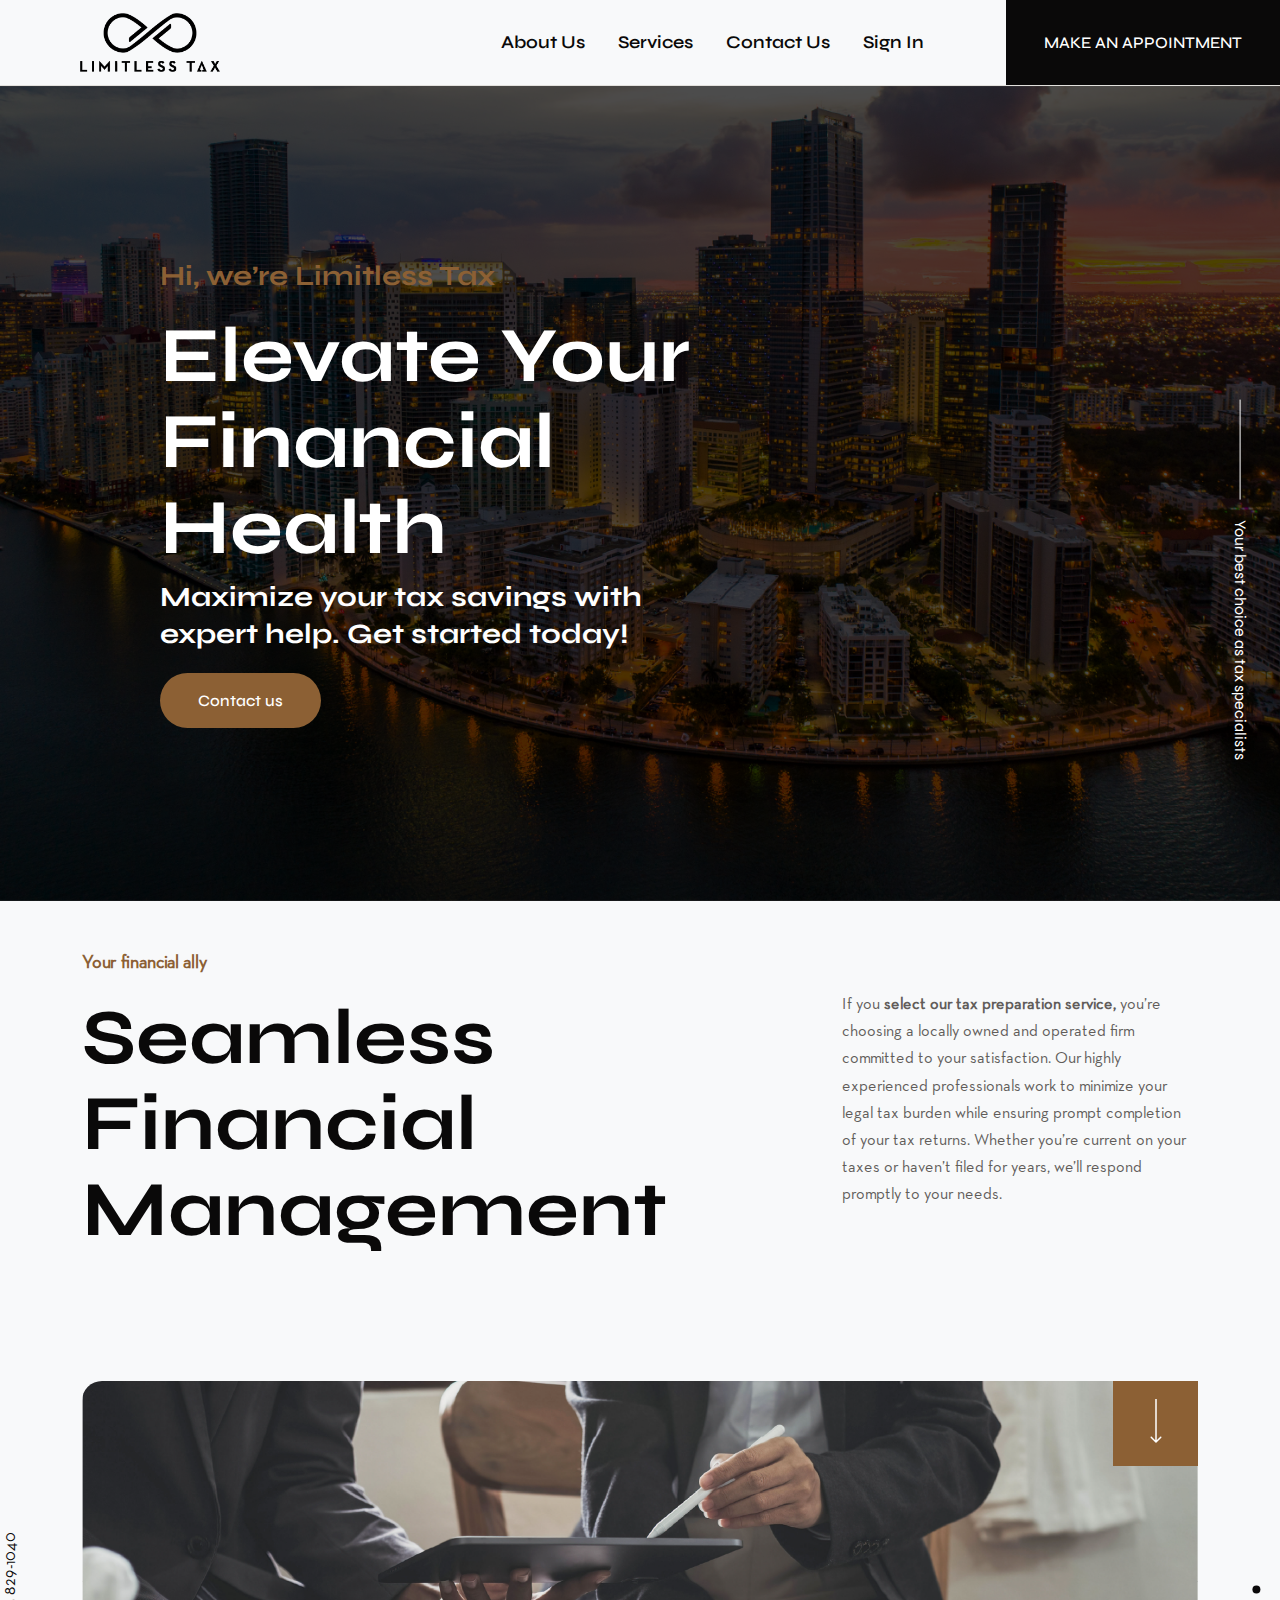
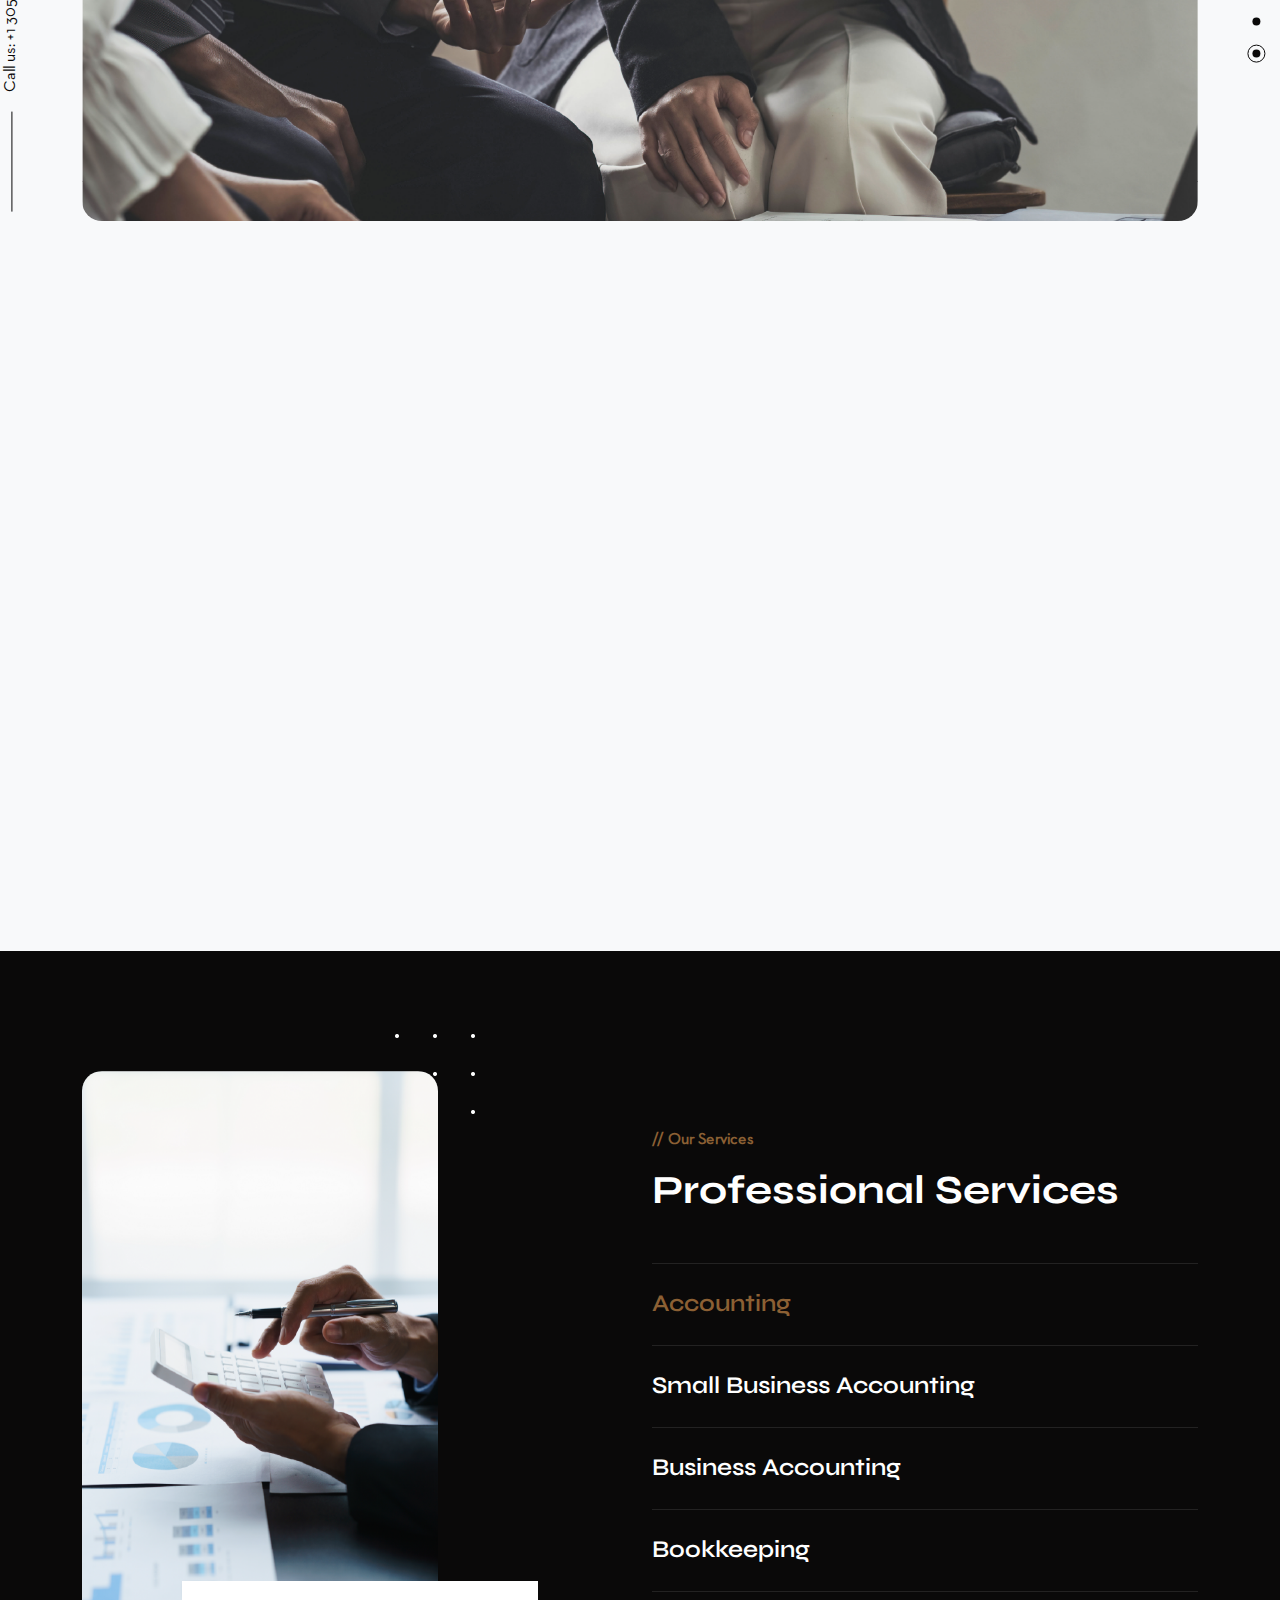
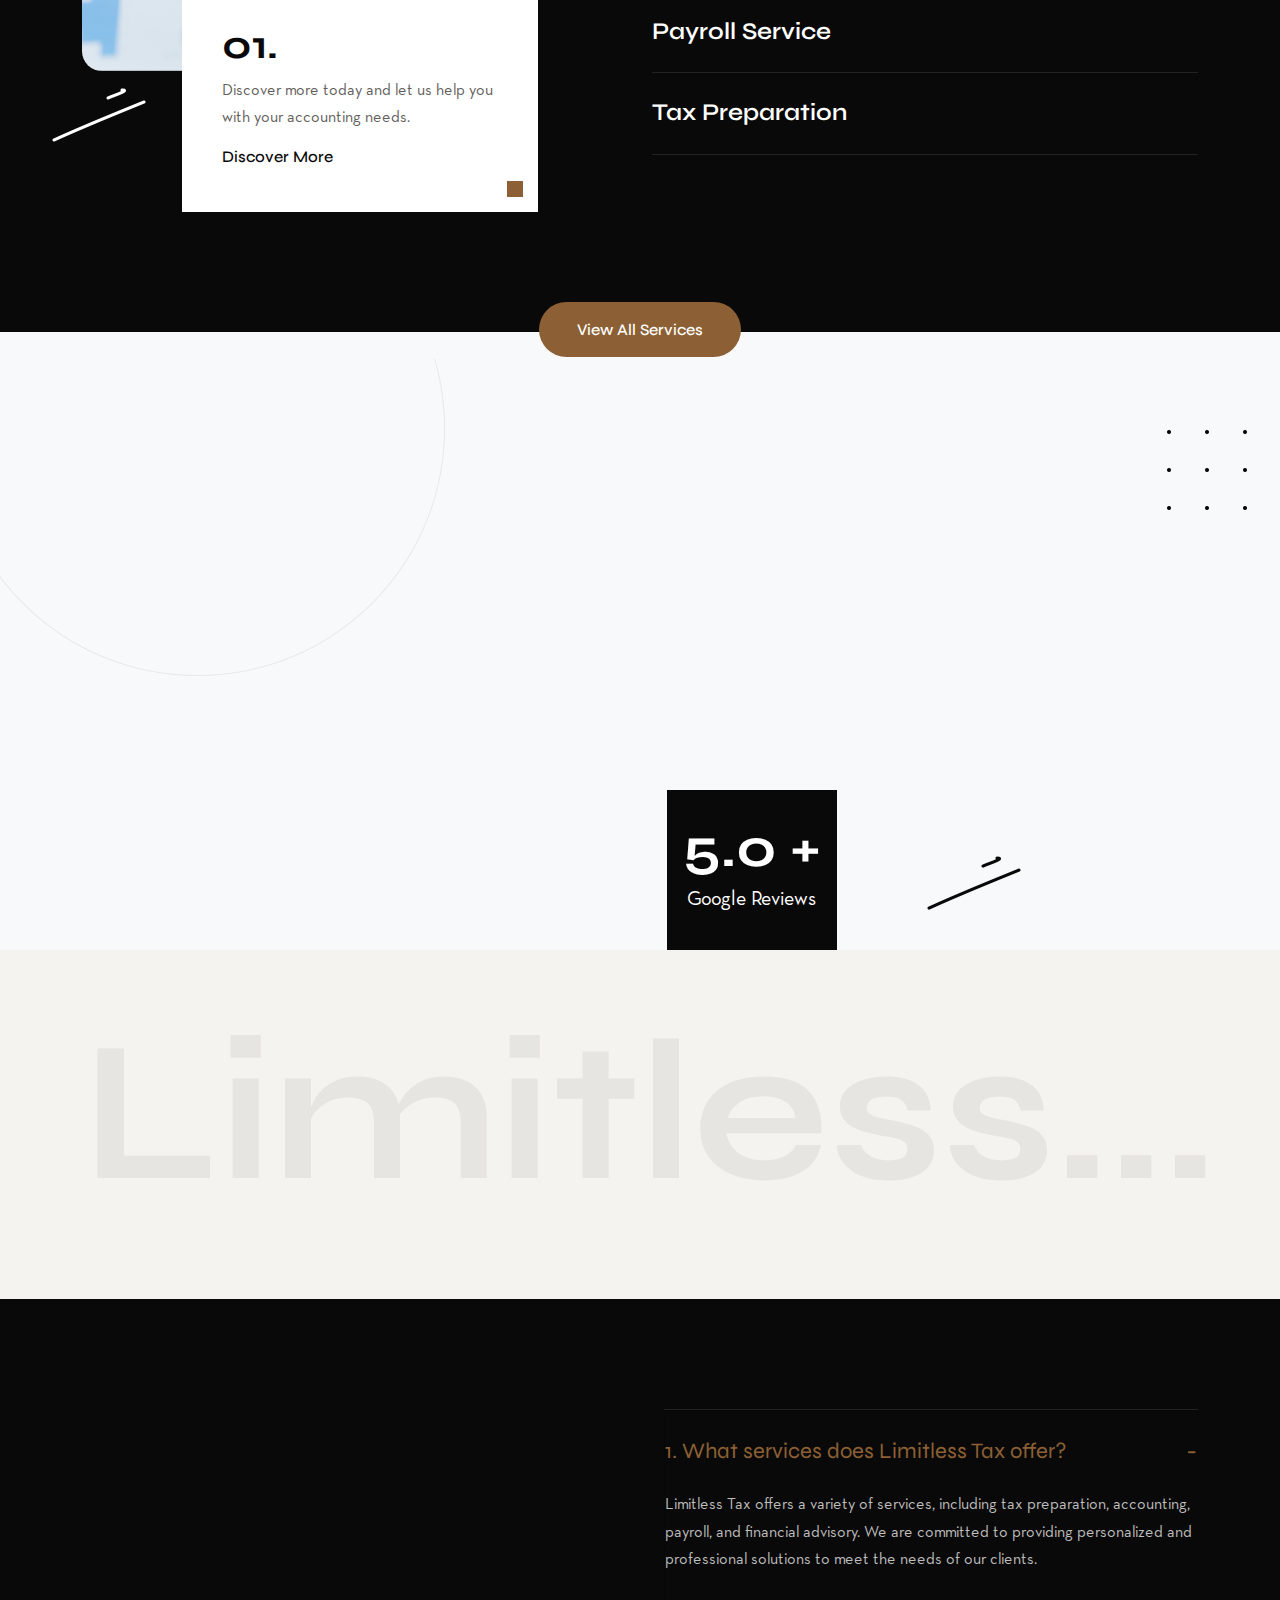
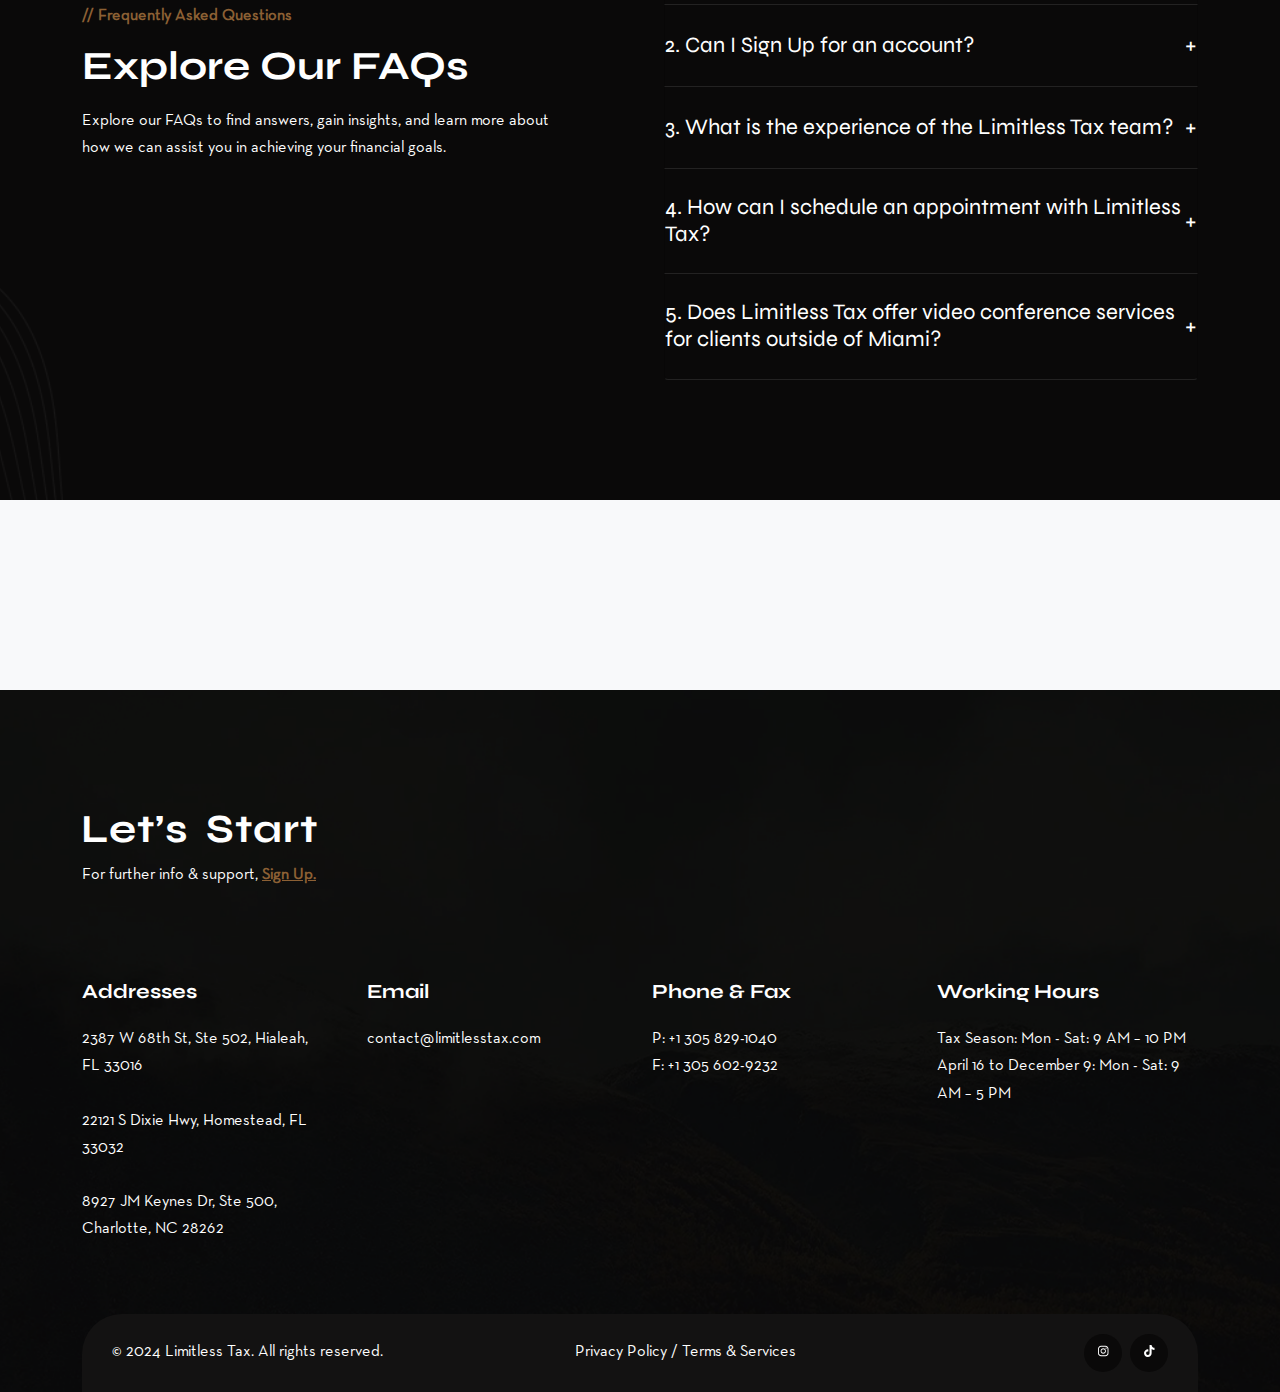
==== commit 41ed9f63: "Version lista para Home y Diseno para pagina Accounting" ====
--- a/index.html
+++ b/index.html
@@ -193,7 +193,9 @@
     </header>
     <!-- Header2 End -->
 
-    <!-- Header3 Start -->
+
+<!--Header3 Start
+
     <header class="header3-banner">
         <div class="header3-container">
             <div class="header3-content">
@@ -212,16 +214,16 @@
             </div>
         </div>
     </header>
-    <!-- Header3 End -->
-
+    
+    Header3 End -->
 
     <!-- Headline Start -->
     <div class="banner-area pd-bottom-120 banner-small-inner banner-small-inner-2">
         <div class="container">
             <div class="row">
                 <div class="col-xl-7 col-lg-9">
-                    <h6>Hi, we’re Limitless Tax</h6>
-                    <h2>Elevate Your Financial Health</h2>
+                    <h6>Your financial ally</h6>
+                    <h2>Seamless Financial Management</h2>
                 </div>
                 <div class="col-xl-4 offset-xl-1 col-lg-9 mt-3 mt-xl-0 align-self-center">
                     <p>If you <strong>select our tax preparation service,</strong> you’re choosing a locally owned and
--- a/assets/css/style.css
+++ b/assets/css/style.css
@@ -4564,6 +4564,7 @@
 }
 
 .header-content {
+  width: 75%;
   position: relative;
   color: white;
   font-family: var(--heading-font);
@@ -4664,6 +4665,7 @@
 /*------------------------------------------------
     header 3
 ------------------------------------------------*/
+
 .header3-banner {
   position: relative;
   width: 100%;
@@ -4746,6 +4748,173 @@
   width: 100px;
   background-color: var(--heading-color);
 }
+
+
+/*------------------------------------------------
+    pagina accounting
+------------------------------------------------*/
+
+.hero-section {
+  width: 100vw; /* Ancho completo de la pantalla */
+  min-height: 300px; /* Altura mínima */
+  display: flex;
+  align-items: center;
+  justify-content: center;
+  gap: 15vw;
+  position: relative;
+  overflow: hidden;
+}
+
+.background-img {
+  position: absolute;
+  top: 0;
+  left: 0;
+  width: 100%;
+  height: 100%;
+  object-fit: cover; /* Ajusta la imagen al contenedor */
+  opacity: 0.2; /* Opacidad de la imagen */
+  z-index: 1;
+}
+
+.hero-content, .btn-wrap {
+  z-index: 2; /* Para que el contenido quede sobre la imagen */
+}
+
+.hero-content h2 {
+  font-size: 2rem;
+  color: #000;
+  margin-bottom: 10px;
+}
+
+.hero-content h3 {
+  font-size: 1.2rem;
+  color: #333;
+}
+
+/* The Service */
+.the-service {
+  display: flex;
+  gap: 40px;
+  padding: 50px 20px;
+  align-items: stretch;
+}
+
+.service-text {
+  flex: 1;
+  display: flex;
+  flex-direction: column;
+  justify-content: center;
+}
+
+.service-text h5 {
+  color: var(--main-color);
+  display: flex;
+  align-items: center;
+  font-size: 1.2rem;
+}
+
+.service-text h5 .line {
+  display: inline-block;
+  width: 40px;
+  height: 3px;
+  background: var(--main-color);
+  margin-right: 10px;
+}
+
+.service-text h2 {
+  font-size: 2rem;
+  margin-bottom: 15px;
+}
+
+.service-details h1 {
+  font-size: 3rem;
+  color: #000;
+  margin-bottom: 10px;
+  text-align: center;
+  padding-top: 5%;
+}
+
+.service-details h1 .line {
+  display: inline-block;
+  width: 40px;
+  height: 3px;
+  background: var(--main-color);
+  margin: 10px;
+}
+
+.service-text p {
+  font-size: 1rem;
+  color: #555;
+  line-height: 1.6;
+}
+
+.service-image {
+  flex: 1;
+  display: flex;
+  align-items: right;
+  justify-content: right;
+}
+
+.service-image img {
+  width: 100%;
+  max-height: auto;
+  object-fit: cover;
+  align-self: stretch;
+  border-radius: 8px;
+}
+
+ul li::marker {
+  color: var(--main-color); /* Cambia el color del punto */
+}
+
+.scroll-down-service img {
+  filter: invert(1);
+}
+
+.scroll-down-service {
+  position: absolute;
+  bottom: 80px; /* Se mantiene cerca del borde inferior */
+  transform: translateX(-50%); /* Corrige la posición para centrarlo completamente */
+  -webkit-transition: 0.4s;
+  transition: 0.4s;
+  display: inline-block;
+}
+
+.scroll-down-service:hover {
+  -webkit-filter: drop-shadow(3px 4px 5px #fff);
+  filter: drop-shadow(3px 4px 5px #fff);
+}
+
+
+/* Evitar que la imagen sea demasiado grande en pantallas grandes */
+@media (min-width: 1024px) {
+  .service-image img {
+    max-width: 500px;
+  }
+}
+
+/* Ocultar la imagen en pantallas pequeñas */
+@media (max-width: 768px) {
+  .service-image {
+    display: none;
+  }
+
+  .hero-section {
+    flex-direction: column; /* Contenido en columna en móviles */
+    text-align: center; /* Centrar texto */
+    padding: 30px 20px;
+    gap: 20px;
+  }
+
+  .hero-content {
+    max-width: 100%;
+  }
+
+  .btn-wrap {
+    justify-content: center;
+  }
+}
+
 
 
 /*------------------------------------------------
